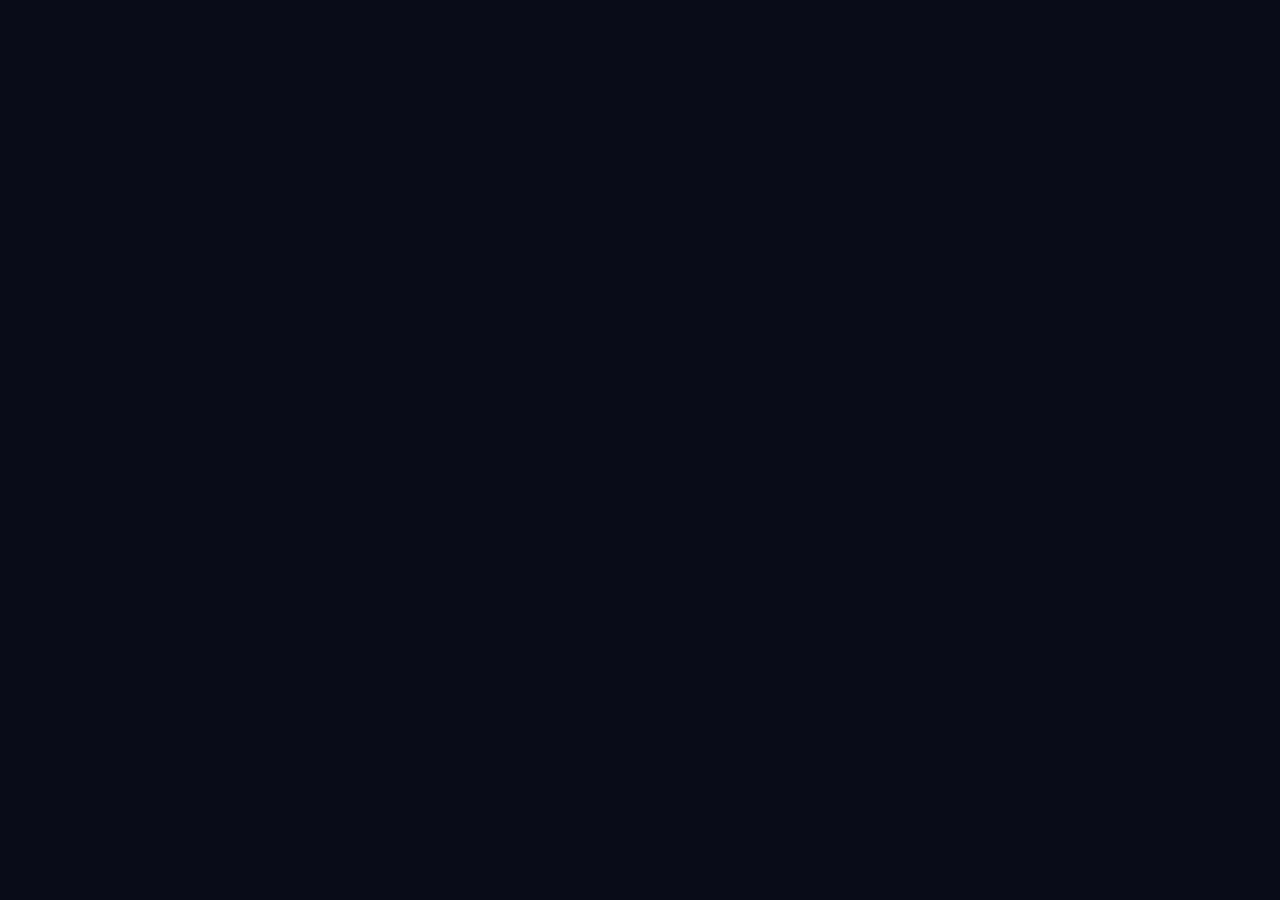
==== index.html @ 64d226f8 "Move diagonal line into divisions section, scrolls with content" ====
<!DOCTYPE html>
<html lang="ja">
<head>
  <meta charset="UTF-8" />
  <meta name="viewport" content="width=device-width, initial-scale=1.0" />
  <title>Ciel | 株式会社シエル</title>
  <meta name="description" content="株式会社シエル（Ciel）のコーポレートサイト。アプリ開発とインソール事業を展開しています。" />
  <meta property="og:title" content="Ciel | 株式会社シエル" />
  <meta property="og:description" content="株式会社シエル（Ciel）のコーポレートサイト。アプリ開発とインソール事業を展開しています。" />
  <meta property="og:type" content="website" />
  <meta property="og:url" content="https://ciel-navi.github.io/" />
  <meta name="twitter:card" content="summary" />
  <meta name="twitter:title" content="Ciel | 株式会社シエル" />
  <meta name="twitter:description" content="株式会社シエル（Ciel）のコーポレートサイト。アプリ開発とインソール事業を展開しています。" />
  <link rel="preconnect" href="https://fonts.googleapis.com" />
  <link rel="preconnect" href="https://fonts.gstatic.com" crossorigin />
  <link href="https://fonts.googleapis.com/css2?family=Cinzel:wght@400;600;700&family=Playfair+Display:ital,wght@1,400&family=Noto+Sans+JP:wght@300;400&display=swap" rel="stylesheet" />
  <link rel="stylesheet" href="style.css" />
</head>
<body class="loading">

  <!-- オープニング -->
  <div id="opening">
    <div class="opening-bg"></div>
    <div class="opening-frame">
      <div class="opening-line-top"></div>
      <div class="opening-content">
        <img src="symbol.png" class="opening-logo-svg" alt="Ciel">
        <div class="opening-sub">株式会社シエル</div>
      </div>
      <div class="opening-line-bottom"></div>
    </div>
  </div>

  <!-- ヘッダー -->
  <header>
    <div class="container header-inner">
      <div class="logo-lockup">
        <img src="symbol.png" class="logo-symbol" alt="" aria-hidden="true">
        <span class="logo-wordmark">Ciel</span>
      </div>
      <nav>
        <a href="apps.html">App</a>
        <a href="insole.html">Insole</a>
        <a href="#contact">Contact</a>
      </nav>
    </div>
  </header>

  <!-- 事業一覧 -->
  <section class="divisions-index">
    <svg class="the-line" aria-hidden="true" xmlns="http://www.w3.org/2000/svg" preserveAspectRatio="none">
      <defs>
        <linearGradient id="lg" x1="0%" y1="0%" x2="100%" y2="0%">
          <stop offset="0%"   stop-color="#c4a55c" stop-opacity="0"/>
          <stop offset="10%"  stop-color="#c4a55c" stop-opacity="0.6"/>
          <stop offset="90%"  stop-color="#c4a55c" stop-opacity="0.6"/>
          <stop offset="100%" stop-color="#c4a55c" stop-opacity="0"/>
        </linearGradient>
      </defs>
      <line x1="0" y1="30%" x2="100%" y2="70%" stroke="url(#lg)" stroke-width="0.8"/>
    </svg>
    <div class="container">
      <a href="apps.html" class="division-link fade-up">
        <span class="division-link-num">01</span>
        <span class="division-link-name">アプリ開発部</span>
        <span class="division-link-arrow">→</span>
      </a>
      <a href="insole.html" class="division-link fade-up">
        <span class="division-link-num">02</span>
        <span class="division-link-name">インソール事業部</span>
        <span class="division-link-arrow">→</span>
      </a>
    </div>
  </section>

  <!-- コンタクト -->
  <section id="contact" class="contact-section">
    <div class="container fade-up">
      <a href="mailto:hello@ciel.co.jp" class="contact-email">hello@ciel.co.jp</a>
    </div>
  </section>

  <!-- フッター -->
  <footer>
    <div class="container">
      <p>&copy; 2025 Ciel</p>
    </div>
  </footer>

  <script>
    window.addEventListener('load', () => {
      const opening = document.getElementById('opening');
      setTimeout(() => {
        opening.classList.add('hide');
        document.body.classList.remove('loading');
      }, 3300);
    });

    const observer = new IntersectionObserver((entries) => {
      entries.forEach(entry => {
        if (entry.isIntersecting) entry.target.classList.add('visible');
      });
    }, { threshold: 0.15 });

    document.querySelectorAll('.fade-up').forEach(el => observer.observe(el));
  </script>

</body>
</html>
---- style.css ----
* {
  margin: 0;
  padding: 0;
  box-sizing: border-box;
}

body {
  font-family: 'Noto Sans JP', 'Helvetica Neue', Arial, sans-serif;
  font-weight: 300;
  color: #f2f3f7;
  line-height: 1.9;
  background: #090c18;
  -webkit-font-smoothing: antialiased;
}

.container {
  max-width: 900px;
  margin: 0 auto;
  padding: 0 40px;
}

/* ━━━━━━━━━━━━━━━━━━━━
   ローディング
━━━━━━━━━━━━━━━━━━━━ */
body.loading {
  overflow: hidden;
}

body.loading header,
body.loading section,
body.loading footer {
  opacity: 0;
  filter: blur(12px);
}

header, section, footer {
  transition: opacity 0.9s cubic-bezier(0.16, 1, 0.3, 1) 0.1s,
              filter 0.9s cubic-bezier(0.16, 1, 0.3, 1) 0.1s;
}

/* ━━━━━━━━━━━━━━━━━━━━
   オープニング
━━━━━━━━━━━━━━━━━━━━ */
#opening {
  position: fixed;
  inset: 0;
  z-index: 9999;
  display: flex;
  align-items: center;
  justify-content: center;
  pointer-events: none;
}

.opening-bg {
  position: absolute;
  inset: 0;
  background: #090c18;
  animation: bgFade 0.6s cubic-bezier(0.76, 0, 0.24, 1) 2.5s forwards;
}

@keyframes bgFade {
  0%   { opacity: 1; }
  100% { opacity: 0; }
}

.opening-frame {
  position: relative;
  z-index: 1;
  display: flex;
  flex-direction: column;
  align-items: center;
}

.opening-line-top,
.opening-line-bottom {
  width: 0;
  height: 1px;
  background: #c4a55c;
}

.opening-line-top {
  margin-bottom: 28px;
  animation: openLineExpand 0.85s cubic-bezier(0.16, 1, 0.3, 1) 0.35s forwards,
             contentFade 0.45s cubic-bezier(0.4, 0, 1, 1) 2.2s forwards;
}

.opening-line-bottom {
  margin-top: 20px;
  animation: openLineExpand 0.85s cubic-bezier(0.16, 1, 0.3, 1) 0.55s forwards,
             contentFade 0.45s cubic-bezier(0.4, 0, 1, 1) 2.2s forwards;
}

@keyframes openLineExpand {
  to { width: 200px; }
}

.opening-content {
  position: relative;
  text-align: center;
  animation: contentFade 0.45s cubic-bezier(0.4, 0, 1, 1) 2.2s forwards;
}

@keyframes contentFade {
  0%   { opacity: 1; filter: blur(0px); }
  100% { opacity: 0; filter: blur(8px); }
}

#opening.hide {
  display: none;
}

.opening-logo-svg {
  width: 180px;
  height: 180px;
  display: block;
  object-fit: cover;
  object-position: center 5%;
  border-radius: 50%;
  opacity: 0;
  animation: wolfSticker 0.75s cubic-bezier(0.34, 1.56, 0.64, 1) 0.9s forwards;
}

@keyframes wolfSticker {
  0%   { opacity: 0; transform: scaleX(-1) scale(0.15) rotate(-20deg); }
  50%  { opacity: 1; }
  100% { opacity: 1; transform: scaleX(-1) scale(1) rotate(0deg); }
}

.logo-lockup {
  display: flex;
  align-items: center;
  gap: 12px;
}

.logo-symbol {
  height: 54px;
  width: 54px;
  border-radius: 50%;
  object-fit: cover;
  object-position: center 15%;
  transform: scaleX(-1);
}

.opening-sub {
  font-size: 13px;
  color: #f2f3f7;
  letter-spacing: 0.3em;
  margin-top: 10px;
  font-weight: 300;
  opacity: 0;
  animation: subIn 0.7s cubic-bezier(0.16, 1, 0.3, 1) 1.5s forwards;
}

@keyframes subIn {
  from { opacity: 0; transform: translateY(4px); }
  to   { opacity: 1; transform: translateY(0); }
}

/* ━━━━━━━━━━━━━━━━━━━━
   斜線
━━━━━━━━━━━━━━━━━━━━ */
.the-line {
  position: absolute;
  inset: 0;
  width: 100%;
  height: 100%;
  pointer-events: none;
  z-index: 0;
}

/* ━━━━━━━━━━━━━━━━━━━━
   ヘッダー
━━━━━━━━━━━━━━━━━━━━ */
header {
  background: rgba(9,12,24,0.97);
  backdrop-filter: blur(16px);
  position: sticky;
  top: 0;
  z-index: 100;
}

.header-inner {
  display: flex;
  align-items: center;
  justify-content: space-between;
  height: 80px;
}

.logo-lockup {
  text-decoration: none;
}

nav {
  display: flex;
  gap: 32px;
}

nav a {
  color: #7882a0;
  text-decoration: none;
  font-size: 10px;
  letter-spacing: 0.18em;
  text-transform: uppercase;
  transition: color 0.4s;
}

nav a:hover,
nav a.nav-active {
  color: #f2f3f7;
}

.logo-wordmark {
  font-family: 'Cinzel', Georgia, serif;
  font-weight: 600;
  font-size: 28px;
  color: #f2f3f7;
  letter-spacing: 0.22em;
  line-height: 1;
}

/* ━━━━━━━━━━━━━━━━━━━━
   ヒーロー
━━━━━━━━━━━━━━━━━━━━ */
.hero {
  height: calc(100vh - 64px);
  display: flex;
  flex-direction: column;
  overflow: hidden;
  position: relative;
}

.hero-watermark {
  position: absolute;
  right: 6vw;
  top: 50%;
  transform: translateY(-50%) scaleX(-1);
  width: clamp(260px, 40vw, 560px);
  opacity: 0.09;
  filter: invert(1);
  pointer-events: none;
}

.hero-top {
  flex: 1;
  display: flex;
  align-items: center;
  padding: 0 8vw;
  padding-top: 12vh;
}

.hero-brand {
  font-family: 'Cinzel', Georgia, serif;
  font-weight: 600;
  font-size: clamp(72px, 11vw, 148px);
  letter-spacing: 0.22em;
  color: #f2f3f7;
  line-height: 1;
}

.hero-company {
  font-size: 11px;
  letter-spacing: 0.26em;
  color: #7882a0;
  text-transform: uppercase;
  margin-top: 16px;
  font-weight: 300;
}

/* ━━━━━━━━━━━━━━━━━━━━
   トップ — 事業一覧
━━━━━━━━━━━━━━━━━━━━ */
.divisions-index {
  border-top: 1px solid #1a1e30;
  padding: 80px 0;
  position: relative;
}

.division-link {
  display: flex;
  align-items: center;
  gap: 24px;
  padding: 36px 0;
  border-bottom: 1px solid #1a1e30;
  text-decoration: none;
  transition: opacity 0.3s;
  position: relative;
  z-index: 1;
}

.division-link:hover {
  opacity: 0.5;
}

.division-link-num {
  font-family: 'Cinzel', Georgia, serif;
  font-size: 11px;
  letter-spacing: 0.2em;
  color: #40456a;
  min-width: 28px;
}

.division-link-name {
  font-family: 'Cinzel', Georgia, serif;
  font-size: 14px;
  letter-spacing: 0.22em;
  color: #f2f3f7;
  flex: 1;
}

.division-link-arrow {
  color: #40456a;
  font-size: 16px;
}

/* ━━━━━━━━━━━━━━━━━━━━
   事業部 共通
━━━━━━━━━━━━━━━━━━━━ */
.division {
  padding: 120px 0;
  border-top: 1px solid #1a1e30;
}

.division-meta {
  display: flex;
  align-items: baseline;
  gap: 20px;
  margin-bottom: 72px;
}

.division-num {
  font-family: 'Cinzel', Georgia, serif;
  font-size: 11px;
  font-weight: 400;
  letter-spacing: 0.2em;
  color: #40456a;
}

.division-name {
  font-family: 'Cinzel', Georgia, serif;
  font-size: 12px;
  font-weight: 400;
  letter-spacing: 0.24em;
  color: #7882a0;
  text-transform: uppercase;
}

/* ━━━━━━━━━━━━━━━━━━━━
   アプリ開発部
━━━━━━━━━━━━━━━━━━━━ */
.releases-label {
  font-size: 10px;
  letter-spacing: 0.22em;
  color: #40456a;
  text-transform: uppercase;
  margin-bottom: 40px;
}

.app-item {
  padding: 48px 0;
  border-top: 1px solid #1a1e30;
}

.app-name {
  font-family: 'Cinzel', Georgia, serif;
  font-size: 36px;
  font-weight: 400;
  letter-spacing: 0.12em;
  color: #f2f3f7;
  margin-bottom: 20px;
  line-height: 1;
}

.app-desc {
  font-size: 13px;
  color: #8890aa;
  font-weight: 300;
  letter-spacing: 0.06em;
  line-height: 2.4;
}

.app-actions {
  display: flex;
  gap: 12px;
  margin-top: 28px;
}

.dl-btn {
  display: inline-block;
  border: 1px solid #f2f3f7;
  color: #f2f3f7;
  text-decoration: none;
  font-size: 10px;
  letter-spacing: 0.16em;
  text-transform: uppercase;
  padding: 10px 22px;
  transition: background 0.3s, color 0.3s;
}

.dl-btn:hover {
  background: #f2f3f7;
  color: #090c18;
}

.app-status {
  display: inline-block;
  border: 1px solid #1a1e30;
  color: #40456a;
  font-size: 10px;
  letter-spacing: 0.16em;
  text-transform: uppercase;
  padding: 8px 16px;
  margin-top: 28px;
}

/* ━━━━━━━━━━━━━━━━━━━━
   インソール事業部
━━━━━━━━━━━━━━━━━━━━ */
.insole-catch {
  font-family: 'Playfair Display', Georgia, serif;
  font-size: clamp(36px, 5vw, 58px);
  font-weight: 400;
  letter-spacing: 0.04em;
  color: #f2f3f7;
  line-height: 1.5;
}

.insole-catch em {
  font-style: italic;
  color: #c4a55c;
}

/* ━━━━━━━━━━━━━━━━━━━━
   コンタクト
━━━━━━━━━━━━━━━━━━━━ */
.contact-section {
  padding: 120px 0 160px;
  border-top: 1px solid #1a1e30;
}

.contact-email {
  display: inline-block;
  font-family: 'Cinzel', Georgia, serif;
  font-size: 16px;
  font-weight: 400;
  letter-spacing: 0.14em;
  color: #f2f3f7;
  text-decoration: none;
  transition: color 0.4s;
}

.contact-email:hover {
  color: #8890aa;
}

/* ━━━━━━━━━━━━━━━━━━━━
   フッター
━━━━━━━━━━━━━━━━━━━━ */
footer {
  padding: 32px 0;
  border-top: 1px solid #1a1e30;
}

footer p {
  font-size: 10px;
  letter-spacing: 0.18em;
  color: #7882a0;
  text-transform: uppercase;
}

/* ━━━━━━━━━━━━━━━━━━━━
   スクロールアニメーション
━━━━━━━━━━━━━━━━━━━━ */
.fade-up {
  opacity: 0;
  transform: translateY(20px);
  transition: opacity 1.2s ease, transform 1.2s ease;
}

.fade-up.visible {
  opacity: 1;
  transform: translateY(0);
}

/* ━━━━━━━━━━━━━━━━━━━━
   レスポンシブ
━━━━━━━━━━━━━━━━━━━━ */
@media (max-width: 600px) {
  .hero-brand { font-size: clamp(52px, 16vw, 80px); }
  .hero { height: auto; min-height: 40vh; }
  .hero-top { padding: 0 24px 40px; }
  .container { padding: 0 24px; }
  .division { padding: 80px 0; }
  .insole-catch { font-size: clamp(28px, 8vw, 40px); }
  .contact-section { padding: 80px 0 100px; }
  .contact-email { font-size: 12px; }
  .the-line { display: none; }
}
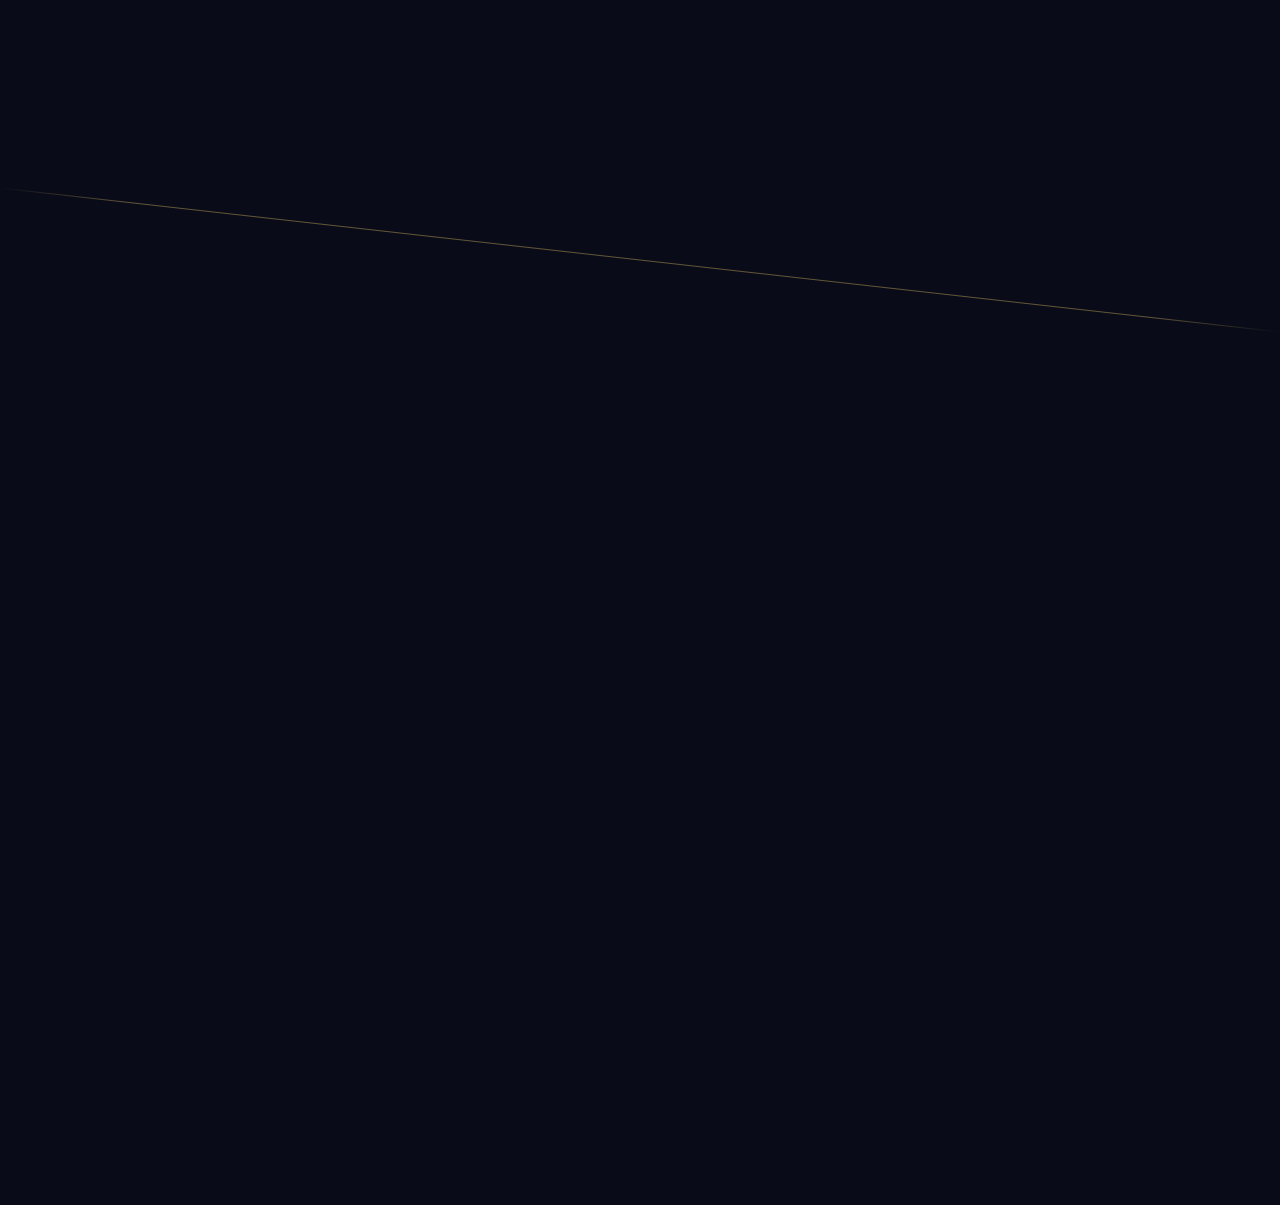
==== commit d4ecfbb9: "Give diagonal line its own stage area above divisions" ====
--- a/index.html
+++ b/index.html
@@ -47,8 +47,8 @@
     </div>
   </header>
 
-  <!-- 事業一覧 -->
-  <section class="divisions-index">
+  <!-- 斜線エリア -->
+  <div class="line-stage">
     <svg class="the-line" aria-hidden="true" xmlns="http://www.w3.org/2000/svg" preserveAspectRatio="none">
       <defs>
         <linearGradient id="lg" x1="0%" y1="0%" x2="100%" y2="0%">
@@ -60,6 +60,10 @@
       </defs>
       <line x1="0" y1="30%" x2="100%" y2="70%" stroke="url(#lg)" stroke-width="0.8"/>
     </svg>
+  </div>
+
+  <!-- 事業一覧 -->
+  <section class="divisions-index">
     <div class="container">
       <a href="apps.html" class="division-link fade-up">
         <span class="division-link-num">01</span>
--- a/style.css
+++ b/style.css
@@ -159,13 +159,18 @@
 /* ━━━━━━━━━━━━━━━━━━━━
    斜線
 ━━━━━━━━━━━━━━━━━━━━ */
+.line-stage {
+  position: relative;
+  height: 40vh;
+  overflow: hidden;
+}
+
 .the-line {
   position: absolute;
   inset: 0;
   width: 100%;
   height: 100%;
   pointer-events: none;
-  z-index: 0;
 }
 
 /* ━━━━━━━━━━━━━━━━━━━━
@@ -272,7 +277,6 @@
 .divisions-index {
   border-top: 1px solid #1a1e30;
   padding: 80px 0;
-  position: relative;
 }
 
 .division-link {
@@ -283,8 +287,6 @@
   border-bottom: 1px solid #1a1e30;
   text-decoration: none;
   transition: opacity 0.3s;
-  position: relative;
-  z-index: 1;
 }
 
 .division-link:hover {
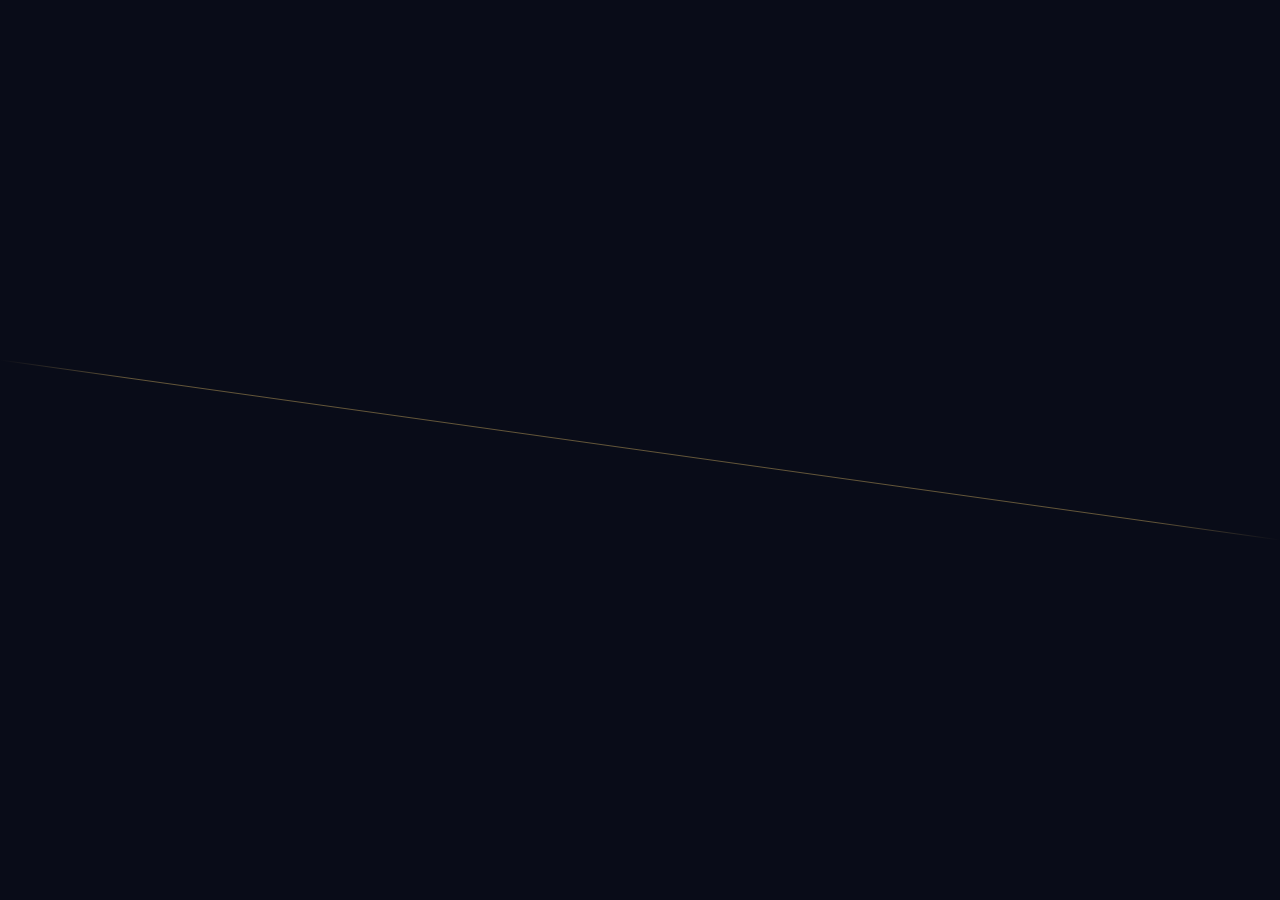
==== commit 6665cb0b: "Fix diagonal line: absolute position, no extra whitespace" ====
--- a/index.html
+++ b/index.html
@@ -47,20 +47,18 @@
     </div>
   </header>
 
-  <!-- 斜線エリア -->
-  <div class="line-stage">
-    <svg class="the-line" aria-hidden="true" xmlns="http://www.w3.org/2000/svg" preserveAspectRatio="none">
-      <defs>
-        <linearGradient id="lg" x1="0%" y1="0%" x2="100%" y2="0%">
-          <stop offset="0%"   stop-color="#c4a55c" stop-opacity="0"/>
-          <stop offset="10%"  stop-color="#c4a55c" stop-opacity="0.6"/>
-          <stop offset="90%"  stop-color="#c4a55c" stop-opacity="0.6"/>
-          <stop offset="100%" stop-color="#c4a55c" stop-opacity="0"/>
-        </linearGradient>
-      </defs>
-      <line x1="0" y1="30%" x2="100%" y2="70%" stroke="url(#lg)" stroke-width="0.8"/>
-    </svg>
-  </div>
+  <!-- 斜線 -->
+  <svg class="the-line" aria-hidden="true" xmlns="http://www.w3.org/2000/svg" preserveAspectRatio="none">
+    <defs>
+      <linearGradient id="lg" x1="0%" y1="0%" x2="100%" y2="0%">
+        <stop offset="0%"   stop-color="#c4a55c" stop-opacity="0"/>
+        <stop offset="10%"  stop-color="#c4a55c" stop-opacity="0.6"/>
+        <stop offset="90%"  stop-color="#c4a55c" stop-opacity="0.6"/>
+        <stop offset="100%" stop-color="#c4a55c" stop-opacity="0"/>
+      </linearGradient>
+    </defs>
+    <line x1="0" y1="40%" x2="100%" y2="60%" stroke="url(#lg)" stroke-width="0.8"/>
+  </svg>
 
   <!-- 事業一覧 -->
   <section class="divisions-index">
--- a/style.css
+++ b/style.css
@@ -11,6 +11,7 @@
   line-height: 1.9;
   background: #090c18;
   -webkit-font-smoothing: antialiased;
+  position: relative;
 }
 
 .container {
@@ -159,18 +160,14 @@
 /* ━━━━━━━━━━━━━━━━━━━━
    斜線
 ━━━━━━━━━━━━━━━━━━━━ */
-.line-stage {
-  position: relative;
-  height: 40vh;
-  overflow: hidden;
-}
-
 .the-line {
   position: absolute;
-  inset: 0;
+  top: 0;
+  left: 0;
   width: 100%;
-  height: 100%;
+  height: 100vh;
   pointer-events: none;
+  z-index: 0;
 }
 
 /* ━━━━━━━━━━━━━━━━━━━━
@@ -277,6 +274,8 @@
 .divisions-index {
   border-top: 1px solid #1a1e30;
   padding: 80px 0;
+  position: relative;
+  z-index: 1;
 }
 
 .division-link {
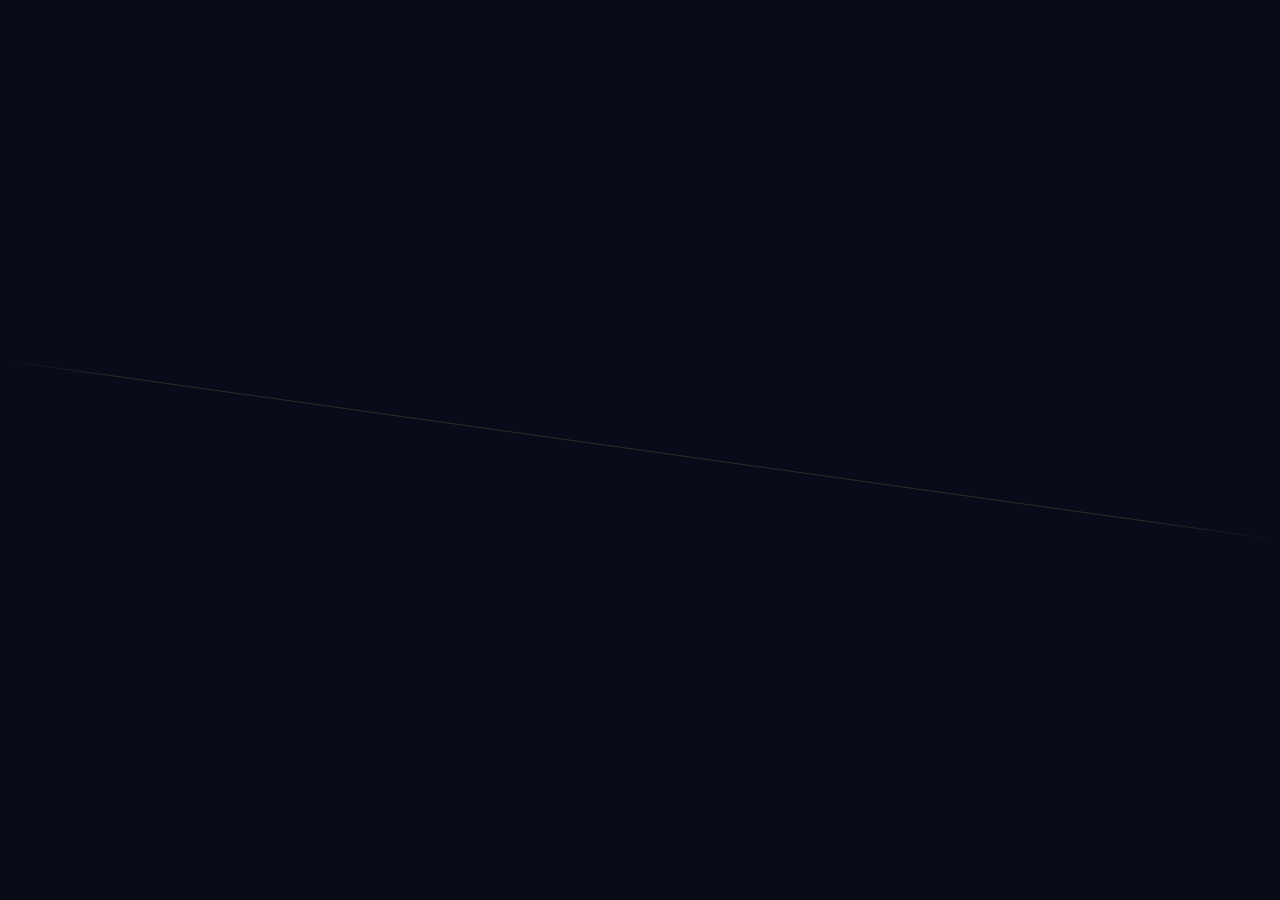
==== commit bd453cc2: "Fix diagonal line: z-index -1 so it's truly behind all content Co-Authored-By: Claude Sonnet 4.6 <no" ====
--- a/index.html
+++ b/index.html
@@ -52,8 +52,8 @@
     <defs>
       <linearGradient id="lg" x1="0%" y1="0%" x2="100%" y2="0%">
         <stop offset="0%"   stop-color="#c4a55c" stop-opacity="0"/>
-        <stop offset="10%"  stop-color="#c4a55c" stop-opacity="0.6"/>
-        <stop offset="90%"  stop-color="#c4a55c" stop-opacity="0.6"/>
+        <stop offset="10%"  stop-color="#c4a55c" stop-opacity="0.25"/>
+        <stop offset="90%"  stop-color="#c4a55c" stop-opacity="0.25"/>
         <stop offset="100%" stop-color="#c4a55c" stop-opacity="0"/>
       </linearGradient>
     </defs>
--- a/style.css
+++ b/style.css
@@ -12,6 +12,7 @@
   background: #090c18;
   -webkit-font-smoothing: antialiased;
   position: relative;
+  isolation: isolate;
 }
 
 .container {
@@ -167,7 +168,7 @@
   width: 100%;
   height: 100vh;
   pointer-events: none;
-  z-index: 0;
+  z-index: -1;
 }
 
 /* ━━━━━━━━━━━━━━━━━━━━
@@ -274,8 +275,6 @@
 .divisions-index {
   border-top: 1px solid #1a1e30;
   padding: 80px 0;
-  position: relative;
-  z-index: 1;
 }
 
 .division-link {
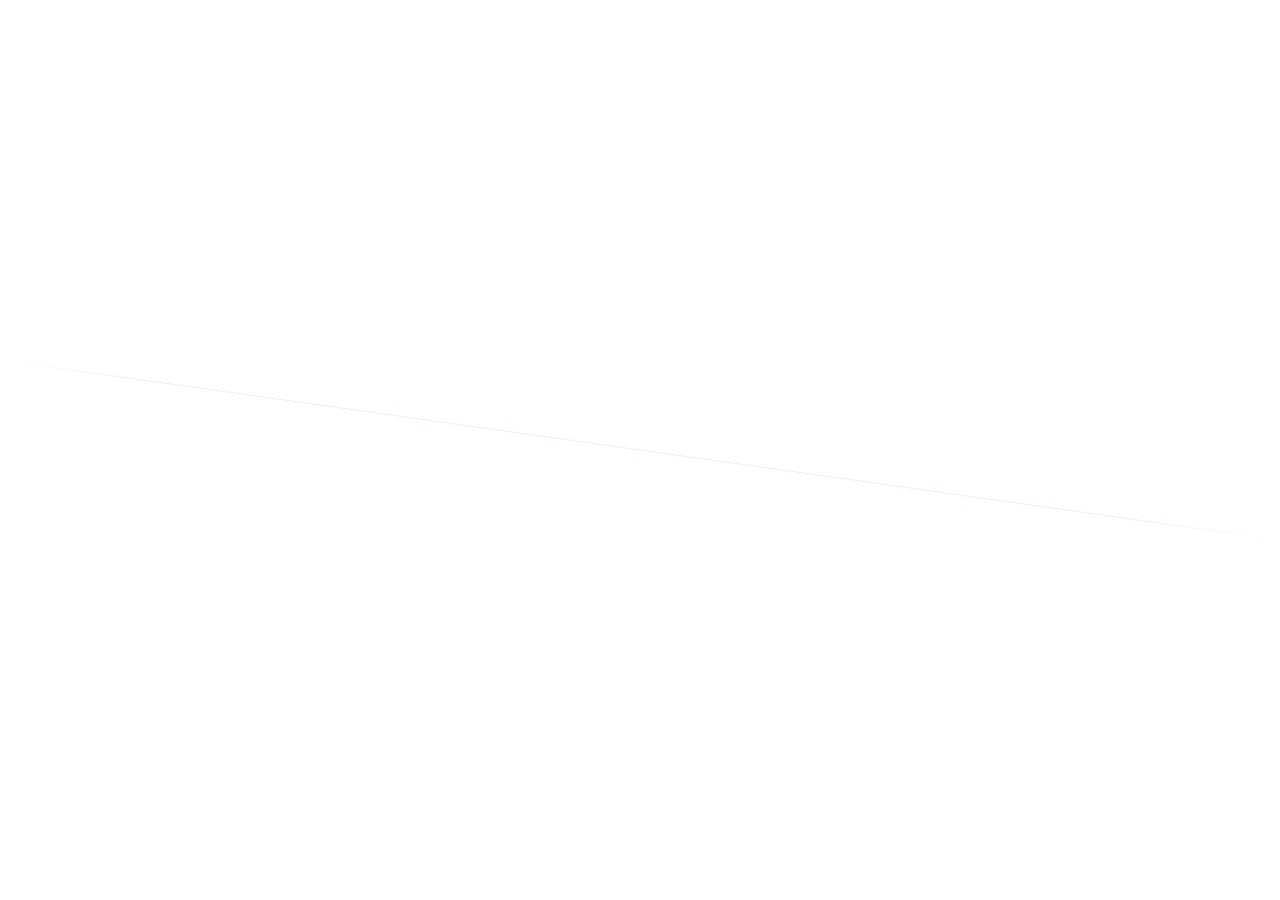
==== commit 5da09e33: "Redesign to white base with vivid palette; add PLAYLOL web version link Co-Authored-By: Claude Sonne" ====
--- a/index.html
+++ b/index.html
@@ -52,8 +52,8 @@
     <defs>
       <linearGradient id="lg" x1="0%" y1="0%" x2="100%" y2="0%">
         <stop offset="0%"   stop-color="#c4a55c" stop-opacity="0"/>
-        <stop offset="10%"  stop-color="#c4a55c" stop-opacity="0.25"/>
-        <stop offset="90%"  stop-color="#c4a55c" stop-opacity="0.25"/>
+        <stop offset="10%"  stop-color="#c49018" stop-opacity="0.18"/>
+        <stop offset="90%"  stop-color="#c49018" stop-opacity="0.18"/>
         <stop offset="100%" stop-color="#c4a55c" stop-opacity="0"/>
       </linearGradient>
     </defs>
--- a/style.css
+++ b/style.css
@@ -7,9 +7,9 @@
 body {
   font-family: 'Noto Sans JP', 'Helvetica Neue', Arial, sans-serif;
   font-weight: 300;
-  color: #f2f3f7;
+  color: #0f1633;
   line-height: 1.9;
-  background: #090c18;
+  background: #ffffff;
   -webkit-font-smoothing: antialiased;
   position: relative;
   isolation: isolate;
@@ -56,7 +56,7 @@
 .opening-bg {
   position: absolute;
   inset: 0;
-  background: #090c18;
+  background: #0f1633;
   animation: bgFade 0.6s cubic-bezier(0.76, 0, 0.24, 1) 2.5s forwards;
 }
 
@@ -77,7 +77,7 @@
 .opening-line-bottom {
   width: 0;
   height: 1px;
-  background: #c4a55c;
+  background: #c49018;
 }
 
 .opening-line-top {
@@ -175,8 +175,9 @@
    ヘッダー
 ━━━━━━━━━━━━━━━━━━━━ */
 header {
-  background: rgba(9,12,24,0.97);
+  background: rgba(255,255,255,0.97);
   backdrop-filter: blur(16px);
+  border-bottom: 1px solid #e8eaf0;
   position: sticky;
   top: 0;
   z-index: 100;
@@ -199,7 +200,7 @@
 }
 
 nav a {
-  color: #7882a0;
+  color: #8890aa;
   text-decoration: none;
   font-size: 10px;
   letter-spacing: 0.18em;
@@ -209,14 +210,14 @@
 
 nav a:hover,
 nav a.nav-active {
-  color: #f2f3f7;
+  color: #0f1633;
 }
 
 .logo-wordmark {
   font-family: 'Cinzel', Georgia, serif;
   font-weight: 600;
   font-size: 28px;
-  color: #f2f3f7;
+  color: #0f1633;
   letter-spacing: 0.22em;
   line-height: 1;
 }
@@ -238,8 +239,7 @@
   top: 50%;
   transform: translateY(-50%) scaleX(-1);
   width: clamp(260px, 40vw, 560px);
-  opacity: 0.09;
-  filter: invert(1);
+  opacity: 0.05;
   pointer-events: none;
 }
 
@@ -256,14 +256,14 @@
   font-weight: 600;
   font-size: clamp(72px, 11vw, 148px);
   letter-spacing: 0.22em;
-  color: #f2f3f7;
+  color: #0f1633;
   line-height: 1;
 }
 
 .hero-company {
   font-size: 11px;
   letter-spacing: 0.26em;
-  color: #7882a0;
+  color: #8890aa;
   text-transform: uppercase;
   margin-top: 16px;
   font-weight: 300;
@@ -273,7 +273,7 @@
    トップ — 事業一覧
 ━━━━━━━━━━━━━━━━━━━━ */
 .divisions-index {
-  border-top: 1px solid #1a1e30;
+  border-top: 1px solid #e8eaf0;
   padding: 80px 0;
 }
 
@@ -282,20 +282,20 @@
   align-items: center;
   gap: 24px;
   padding: 36px 0;
-  border-bottom: 1px solid #1a1e30;
+  border-bottom: 1px solid #e8eaf0;
   text-decoration: none;
   transition: opacity 0.3s;
 }
 
 .division-link:hover {
-  opacity: 0.5;
+  opacity: 0.4;
 }
 
 .division-link-num {
   font-family: 'Cinzel', Georgia, serif;
   font-size: 11px;
   letter-spacing: 0.2em;
-  color: #40456a;
+  color: #c0c5d8;
   min-width: 28px;
 }
 
@@ -303,12 +303,12 @@
   font-family: 'Cinzel', Georgia, serif;
   font-size: 14px;
   letter-spacing: 0.22em;
-  color: #f2f3f7;
+  color: #0f1633;
   flex: 1;
 }
 
 .division-link-arrow {
-  color: #40456a;
+  color: #c0c5d8;
   font-size: 16px;
 }
 
@@ -317,7 +317,7 @@
 ━━━━━━━━━━━━━━━━━━━━ */
 .division {
   padding: 120px 0;
-  border-top: 1px solid #1a1e30;
+  border-top: 1px solid #e8eaf0;
 }
 
 .division-meta {
@@ -332,7 +332,7 @@
   font-size: 11px;
   font-weight: 400;
   letter-spacing: 0.2em;
-  color: #40456a;
+  color: #c0c5d8;
 }
 
 .division-name {
@@ -340,7 +340,7 @@
   font-size: 12px;
   font-weight: 400;
   letter-spacing: 0.24em;
-  color: #7882a0;
+  color: #8890aa;
   text-transform: uppercase;
 }
 
@@ -350,14 +350,14 @@
 .releases-label {
   font-size: 10px;
   letter-spacing: 0.22em;
-  color: #40456a;
+  color: #c0c5d8;
   text-transform: uppercase;
   margin-bottom: 40px;
 }
 
 .app-item {
   padding: 48px 0;
-  border-top: 1px solid #1a1e30;
+  border-top: 1px solid #e8eaf0;
 }
 
 .app-name {
@@ -365,14 +365,14 @@
   font-size: 36px;
   font-weight: 400;
   letter-spacing: 0.12em;
-  color: #f2f3f7;
+  color: #0f1633;
   margin-bottom: 20px;
   line-height: 1;
 }
 
 .app-desc {
   font-size: 13px;
-  color: #8890aa;
+  color: #687088;
   font-weight: 300;
   letter-spacing: 0.06em;
   line-height: 2.4;
@@ -382,12 +382,13 @@
   display: flex;
   gap: 12px;
   margin-top: 28px;
+  flex-wrap: wrap;
 }
 
 .dl-btn {
   display: inline-block;
-  border: 1px solid #f2f3f7;
-  color: #f2f3f7;
+  border: 1px solid #0f1633;
+  color: #0f1633;
   text-decoration: none;
   font-size: 10px;
   letter-spacing: 0.16em;
@@ -397,14 +398,24 @@
 }
 
 .dl-btn:hover {
-  background: #f2f3f7;
-  color: #090c18;
+  background: #0f1633;
+  color: #ffffff;
+}
+
+.dl-btn.dl-btn--accent {
+  border-color: #c49018;
+  color: #c49018;
+}
+
+.dl-btn.dl-btn--accent:hover {
+  background: #c49018;
+  color: #ffffff;
 }
 
 .app-status {
   display: inline-block;
-  border: 1px solid #1a1e30;
-  color: #40456a;
+  border: 1px solid #e8eaf0;
+  color: #c0c5d8;
   font-size: 10px;
   letter-spacing: 0.16em;
   text-transform: uppercase;
@@ -420,13 +431,13 @@
   font-size: clamp(36px, 5vw, 58px);
   font-weight: 400;
   letter-spacing: 0.04em;
-  color: #f2f3f7;
+  color: #0f1633;
   line-height: 1.5;
 }
 
 .insole-catch em {
   font-style: italic;
-  color: #c4a55c;
+  color: #c49018;
 }
 
 /* ━━━━━━━━━━━━━━━━━━━━
@@ -434,7 +445,7 @@
 ━━━━━━━━━━━━━━━━━━━━ */
 .contact-section {
   padding: 120px 0 160px;
-  border-top: 1px solid #1a1e30;
+  border-top: 1px solid #e8eaf0;
 }
 
 .contact-email {
@@ -443,7 +454,7 @@
   font-size: 16px;
   font-weight: 400;
   letter-spacing: 0.14em;
-  color: #f2f3f7;
+  color: #0f1633;
   text-decoration: none;
   transition: color 0.4s;
 }
@@ -457,13 +468,13 @@
 ━━━━━━━━━━━━━━━━━━━━ */
 footer {
   padding: 32px 0;
-  border-top: 1px solid #1a1e30;
+  border-top: 1px solid #e8eaf0;
 }
 
 footer p {
   font-size: 10px;
   letter-spacing: 0.18em;
-  color: #7882a0;
+  color: #adb5c8;
   text-transform: uppercase;
 }
 
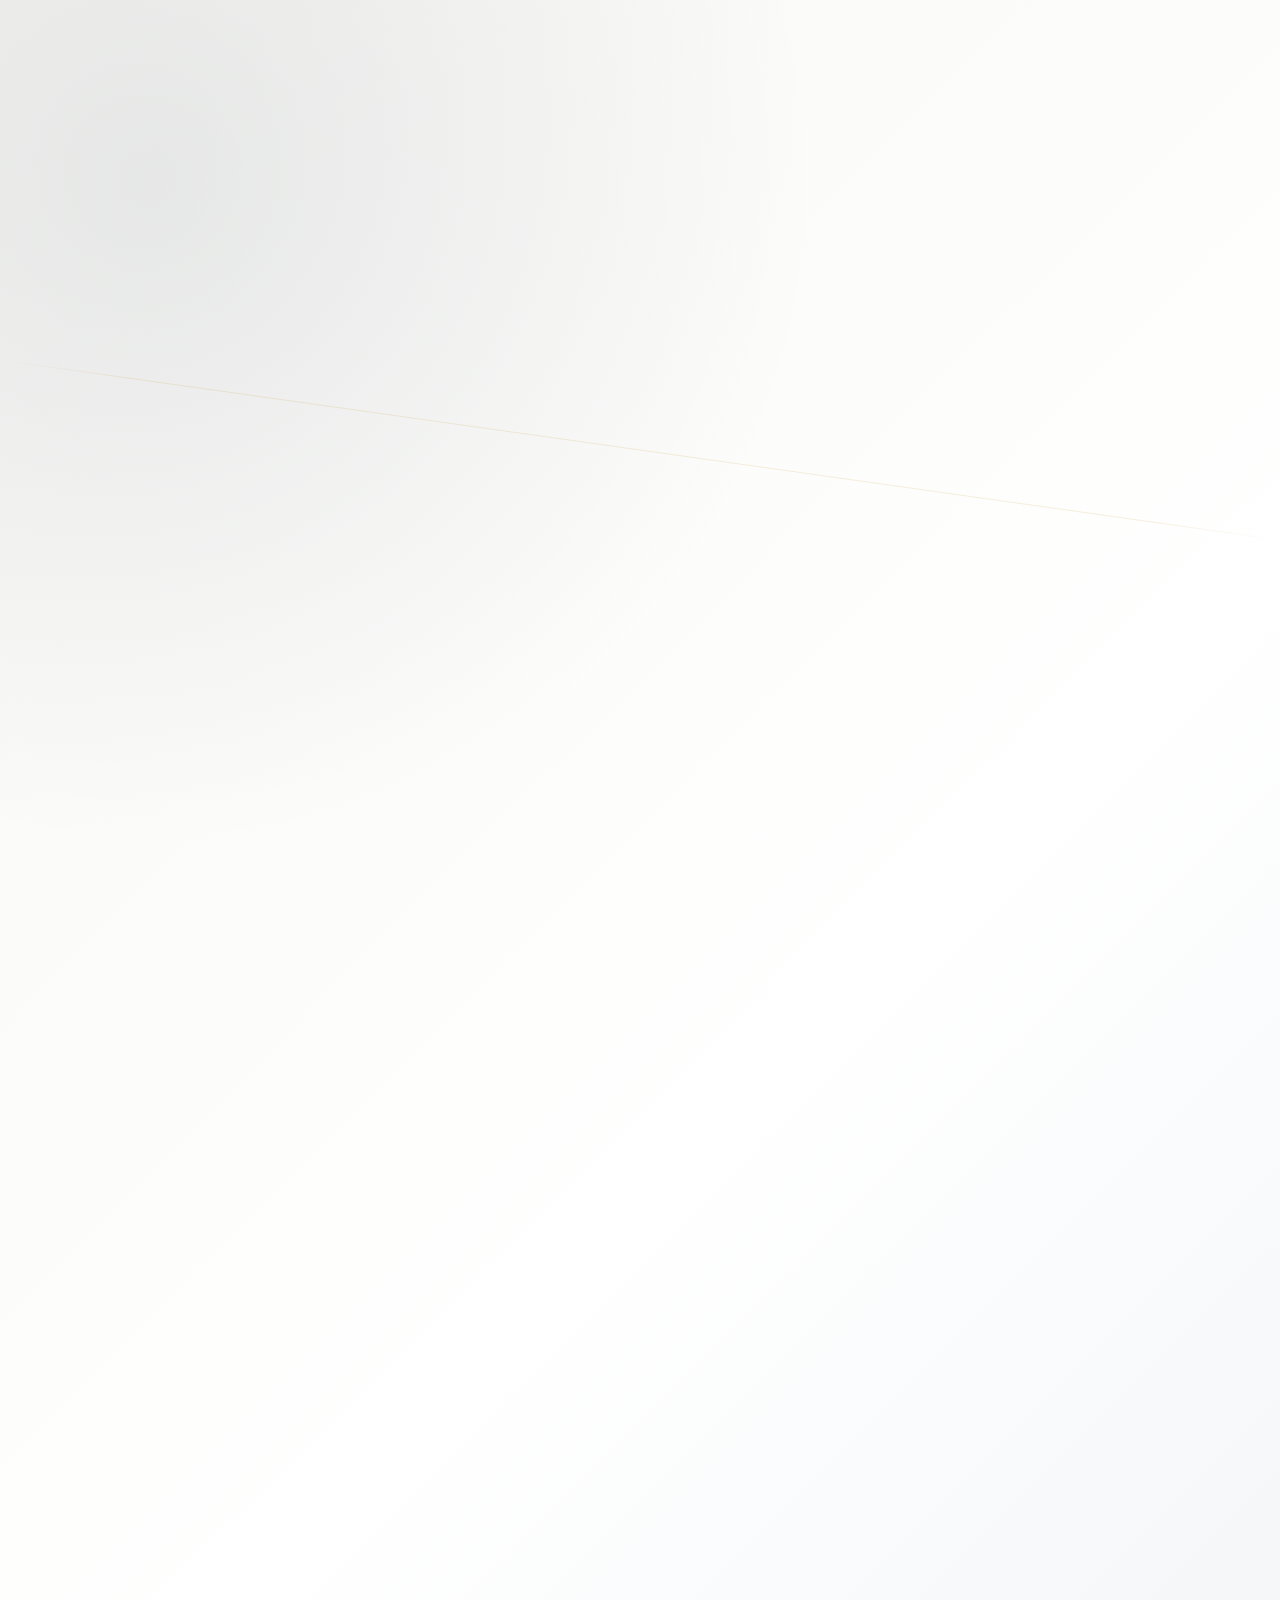
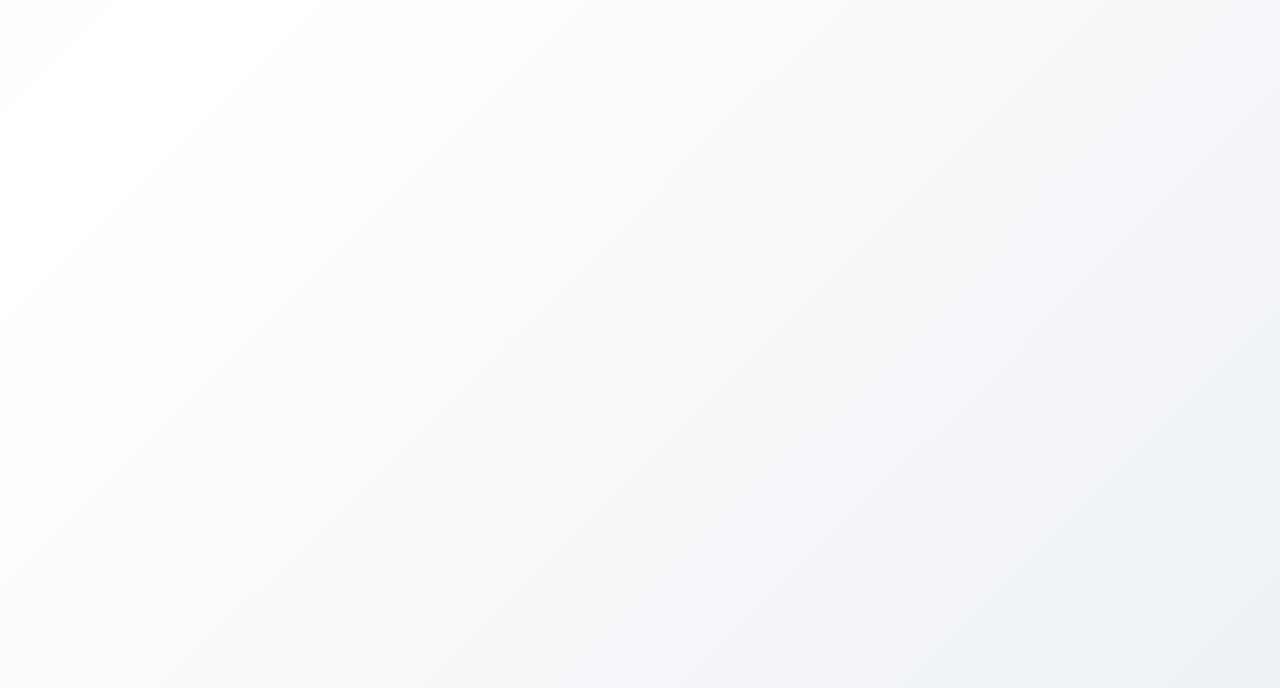
==== commit 756a3dd0: "Update Ciel website design" ====
--- a/index.html
+++ b/index.html
@@ -4,18 +4,54 @@
   <meta charset="UTF-8" />
   <meta name="viewport" content="width=device-width, initial-scale=1.0" />
   <title>Ciel | 株式会社シエル</title>
-  <meta name="description" content="株式会社シエル（Ciel）のコーポレートサイト。アプリ開発とインソール事業を展開しています。" />
+  <script async src="https://www.googletagmanager.com/gtag/js?id=G-8QBFLTQLYT"></script>
+  <script>
+    window.dataLayer = window.dataLayer || [];
+    function gtag(){dataLayer.push(arguments);}
+    gtag('js', new Date());
+    gtag('config', 'G-8QBFLTQLYT');
+  </script>
+  <meta name="description" content="株式会社シエル（Ciel）のコーポレートサイト。アプリ開発、LP制作、AI・デジタル支援、インソール事業を展開しています。" />
+  <meta name="robots" content="index, follow" />
+  <link rel="canonical" href="https://cielsaloon.com/" />
   <meta property="og:title" content="Ciel | 株式会社シエル" />
-  <meta property="og:description" content="株式会社シエル（Ciel）のコーポレートサイト。アプリ開発とインソール事業を展開しています。" />
+  <meta property="og:description" content="株式会社シエル（Ciel）のコーポレートサイト。アプリ開発、LP制作、AI・デジタル支援、インソール事業を展開しています。" />
   <meta property="og:type" content="website" />
-  <meta property="og:url" content="https://ciel-navi.github.io/" />
+  <meta property="og:url" content="https://cielsaloon.com/" />
+  <meta property="og:site_name" content="Ciel | 株式会社シエル" />
+  <meta property="og:image" content="https://cielsaloon.com/symbol.png" />
   <meta name="twitter:card" content="summary" />
   <meta name="twitter:title" content="Ciel | 株式会社シエル" />
-  <meta name="twitter:description" content="株式会社シエル（Ciel）のコーポレートサイト。アプリ開発とインソール事業を展開しています。" />
+  <meta name="twitter:description" content="株式会社シエル（Ciel）のコーポレートサイト。アプリ開発、LP制作、AI・デジタル支援、インソール事業を展開しています。" />
+  <meta name="twitter:image" content="https://cielsaloon.com/symbol.png" />
   <link rel="preconnect" href="https://fonts.googleapis.com" />
   <link rel="preconnect" href="https://fonts.gstatic.com" crossorigin />
   <link href="https://fonts.googleapis.com/css2?family=Cinzel:wght@400;600;700&family=Playfair+Display:ital,wght@1,400&family=Noto+Sans+JP:wght@300;400&display=swap" rel="stylesheet" />
   <link rel="stylesheet" href="style.css" />
+  <script type="application/ld+json">
+  {
+    "@context": "https://schema.org",
+    "@type": "Organization",
+    "name": "株式会社シエル",
+    "alternateName": "Ciel Inc.",
+    "url": "https://cielsaloon.com/",
+    "logo": "https://cielsaloon.com/symbol.png",
+    "email": "ciel.kk.info@gmail.com",
+    "foundingDate": "2014-03",
+    "address": {
+      "@type": "PostalAddress",
+      "addressLocality": "Kyotanabe",
+      "addressRegion": "Kyoto",
+      "addressCountry": "JP"
+    },
+    "makesOffer": [
+      {"@type": "Offer", "itemOffered": {"@type": "Service", "name": "アプリ開発"}},
+      {"@type": "Offer", "itemOffered": {"@type": "Service", "name": "LP制作"}},
+      {"@type": "Offer", "itemOffered": {"@type": "Service", "name": "AI・デジタル支援"}},
+      {"@type": "Offer", "itemOffered": {"@type": "Service", "name": "インソール"}}
+    ]
+  }
+  </script>
 </head>
 <body class="loading">
 
@@ -40,9 +76,12 @@
         <span class="logo-wordmark">Ciel</span>
       </div>
       <nav>
+        <a href="company.html">Company</a>
+        <a href="business.html">Business</a>
         <a href="apps.html">App</a>
+        <a href="lp.html">LP</a>
         <a href="insole.html">Insole</a>
-        <a href="#contact">Contact</a>
+        <a href="contact.html">Contact</a>
       </nav>
     </div>
   </header>
@@ -60,26 +99,102 @@
     <line x1="0" y1="40%" x2="100%" y2="60%" stroke="url(#lg)" stroke-width="0.8"/>
   </svg>
 
-  <!-- 事業一覧 -->
-  <section class="divisions-index">
+  <!-- ヒーロー -->
+  <main class="home-hero">
+    <div class="container hero-grid">
+      <div class="hero-copy fade-up">
+        <span class="hero-status">Active / 2026</span>
+        <h1>Ciel</h1>
+        <p class="hero-lead">アプリ、LP、AI活用、インソール。小さな違和感を、使える形に変えていく会社です。</p>
+        <div class="hero-actions">
+          <a href="business.html" class="primary-link">事業を見る</a>
+          <a href="contact.html" class="secondary-link">問い合わせ</a>
+        </div>
+      </div>
+      <div class="hero-panel fade-up" aria-label="Cielの稼働状況">
+        <div class="hero-illustration-wrap" aria-hidden="true">
+          <img src="brand-illustration.svg" class="hero-illustration" alt="">
+        </div>
+        <div class="panel-head">
+          <span>Now Building</span>
+          <span>04 divisions</span>
+        </div>
+        <div class="signal-board">
+          <a href="apps.html">
+            <span>01</span>
+            <strong>App</strong>
+            <small>Avoid リスト / Android</small>
+          </a>
+          <a href="lp.html">
+            <span>02</span>
+            <strong>LP</strong>
+            <small>公開導線 / 事業説明</small>
+          </a>
+          <a href="business.html">
+            <span>03</span>
+            <strong>AI</strong>
+            <small>業務と発信の支援</small>
+          </a>
+          <a href="insole.html">
+            <span>04</span>
+            <strong>Insole</strong>
+            <small>足元から整える</small>
+          </a>
+        </div>
+      </div>
+    </div>
+  </main>
+
+  <!-- トップ導線 -->
+  <section class="home-directory">
     <div class="container">
-      <a href="apps.html" class="division-link fade-up">
-        <span class="division-link-num">01</span>
-        <span class="division-link-name">アプリ開発部</span>
-        <span class="division-link-arrow">→</span>
-      </a>
-      <a href="insole.html" class="division-link fade-up">
-        <span class="division-link-num">02</span>
-        <span class="division-link-name">インソール事業部</span>
-        <span class="division-link-arrow">→</span>
-      </a>
+      <div class="section-heading fade-up">
+        <span class="section-kicker">Directory</span>
+        <h2>Site Index</h2>
+      </div>
+
+      <div class="business-list">
+        <a href="company.html" class="division-link fade-up">
+          <span class="division-link-num">01</span>
+          <span class="division-link-name">会社概要</span>
+          <span class="division-link-text">所在地、設立、資本金、事業内容など、会社情報を掲載しています。</span>
+          <span class="division-link-arrow">→</span>
+        </a>
+        <a href="business.html" class="division-link fade-up">
+          <span class="division-link-num">02</span>
+          <span class="division-link-name">事業内容</span>
+          <span class="division-link-text">アプリ開発、LP制作、AI・デジタル支援、インソール事業を整理しています。</span>
+          <span class="division-link-arrow">→</span>
+        </a>
+        <a href="apps.html" class="division-link fade-up">
+          <span class="division-link-num">03</span>
+          <span class="division-link-name">アプリ開発部</span>
+          <span class="division-link-text">企画、UI設計、Androidアプリ、Webアプリの制作について。</span>
+          <span class="division-link-arrow">→</span>
+        </a>
+        <a href="contact.html" class="division-link fade-up">
+          <span class="division-link-num">04</span>
+          <span class="division-link-name">お問い合わせ</span>
+          <span class="division-link-text">制作、開発、事業に関するお問い合わせはこちらから。</span>
+          <span class="division-link-arrow">→</span>
+        </a>
+      </div>
     </div>
   </section>
 
-  <!-- コンタクト -->
-  <section id="contact" class="contact-section">
-    <div class="container fade-up">
-      <a href="mailto:hello@ciel.co.jp" class="contact-email">hello@ciel.co.jp</a>
+  <section class="motion-strip" aria-label="Cielの制作フロー">
+    <div class="container motion-strip-inner fade-up">
+      <div class="motion-copy">
+        <span class="section-kicker">Motion</span>
+        <h2>考える、形にする、動かす。</h2>
+        <p>企画だけで止めず、画面、言葉、公開導線までつないで、使える状態にしていきます。</p>
+      </div>
+      <div class="motion-steps" aria-hidden="true">
+        <span>Idea</span>
+        <span>Design</span>
+        <span>Build</span>
+        <span>Release</span>
+      </div>
     </div>
   </section>
 
--- a/style.css
+++ b/style.css
@@ -6,17 +6,20 @@
 
 body {
   font-family: 'Noto Sans JP', 'Helvetica Neue', Arial, sans-serif;
-  font-weight: 300;
-  color: #0f1633;
+  font-weight: 400;
+  color: #10131c;
   line-height: 1.9;
-  background: #ffffff;
+  background:
+    radial-gradient(circle at 12% 8%, rgba(15, 22, 51, 0.08), transparent 28%),
+    linear-gradient(135deg, #f7f7f4 0%, #ffffff 52%, #eef1f5 100%);
   -webkit-font-smoothing: antialiased;
   position: relative;
   isolation: isolate;
+  overflow-x: hidden;
 }
 
 .container {
-  max-width: 900px;
+  max-width: 1120px;
   margin: 0 auto;
   padding: 0 40px;
 }
@@ -29,13 +32,14 @@
 }
 
 body.loading header,
+body.loading main,
 body.loading section,
 body.loading footer {
   opacity: 0;
   filter: blur(12px);
 }
 
-header, section, footer {
+header, main, section, footer {
   transition: opacity 0.9s cubic-bezier(0.16, 1, 0.3, 1) 0.1s,
               filter 0.9s cubic-bezier(0.16, 1, 0.3, 1) 0.1s;
 }
@@ -175,9 +179,9 @@
    ヘッダー
 ━━━━━━━━━━━━━━━━━━━━ */
 header {
-  background: rgba(255,255,255,0.97);
+  background: rgba(247,247,244,0.88);
   backdrop-filter: blur(16px);
-  border-bottom: 1px solid #e8eaf0;
+  border-bottom: 1px solid rgba(16,19,28,0.12);
   position: sticky;
   top: 0;
   z-index: 100;
@@ -196,13 +200,13 @@
 
 nav {
   display: flex;
-  gap: 32px;
+  gap: 18px;
 }
 
 nav a {
-  color: #8890aa;
+  color: #4c5260;
   text-decoration: none;
-  font-size: 10px;
+  font-size: 12px;
   letter-spacing: 0.18em;
   text-transform: uppercase;
   transition: color 0.4s;
@@ -210,106 +214,542 @@
 
 nav a:hover,
 nav a.nav-active {
-  color: #0f1633;
+  color: #10131c;
 }
 
 .logo-wordmark {
   font-family: 'Cinzel', Georgia, serif;
   font-weight: 600;
   font-size: 28px;
-  color: #0f1633;
+  color: #10131c;
   letter-spacing: 0.22em;
   line-height: 1;
 }
 
 /* ━━━━━━━━━━━━━━━━━━━━
-   ヒーロー
-━━━━━━━━━━━━━━━━━━━━ */
-.hero {
-  height: calc(100vh - 64px);
-  display: flex;
-  flex-direction: column;
-  overflow: hidden;
-  position: relative;
-}
-
-.hero-watermark {
-  position: absolute;
-  right: 6vw;
-  top: 50%;
-  transform: translateY(-50%) scaleX(-1);
-  width: clamp(260px, 40vw, 560px);
-  opacity: 0.05;
-  pointer-events: none;
-}
-
-.hero-top {
-  flex: 1;
+   ホーム
+━━━━━━━━━━━━━━━━━━━━ */
+.home-hero {
+  min-height: 620px;
   display: flex;
   align-items: center;
-  padding: 0 8vw;
-  padding-top: 12vh;
-}
-
-.hero-brand {
+  padding: 88px 0 96px;
+  position: relative;
+  overflow: hidden;
+}
+
+.home-directory {
+  border-top: 1px solid rgba(16,19,28,0.12);
+  padding: 72px 0 92px;
+  background: rgba(255,255,255,0.42);
+}
+
+.page-hero {
+  padding: 92px 0 56px;
+  border-bottom: 1px solid rgba(16,19,28,0.12);
+  background:
+    radial-gradient(circle at 86% 20%, rgba(16,19,28,0.08), transparent 24%),
+    rgba(255,255,255,0.34);
+}
+
+.page-hero .section-heading {
+  margin-bottom: 0;
+}
+
+.page-section {
+  border-top: 0;
+}
+
+.home-hero::before,
+.home-hero::after {
+  content: "";
+  position: absolute;
+  pointer-events: none;
+}
+
+.home-hero::before {
+  inset: 34px 4vw auto auto;
+  width: min(46vw, 560px);
+  aspect-ratio: 1;
+  border: 1px solid rgba(16,19,28,0.12);
+  border-radius: 48px;
+  transform: rotate(14deg);
+}
+
+.home-hero::after {
+  right: 9vw;
+  bottom: 12vh;
+  width: 260px;
+  height: 120px;
+  background-image: radial-gradient(rgba(16,19,28,0.24) 1.2px, transparent 1.2px);
+  background-size: 18px 18px;
+  opacity: 0.28;
+}
+
+.hero-grid {
+  display: grid;
+  grid-template-columns: minmax(0, 0.95fr) minmax(380px, 0.78fr);
+  gap: 64px;
+  align-items: center;
+  position: relative;
+  z-index: 1;
+}
+
+.hero-status {
+  display: inline-flex;
+  align-items: center;
+  gap: 10px;
+  color: #4c5260;
+  font-size: 12px;
+  letter-spacing: 0.2em;
+  text-transform: uppercase;
+  margin-bottom: 24px;
+}
+
+.hero-status::before {
+  content: "";
+  width: 8px;
+  height: 8px;
+  border-radius: 50%;
+  background: #10131c;
+  box-shadow: 0 0 0 6px rgba(16,19,28,0.08);
+}
+
+.hero-copy h1 {
   font-family: 'Cinzel', Georgia, serif;
   font-weight: 600;
-  font-size: clamp(72px, 11vw, 148px);
-  letter-spacing: 0.22em;
+  font-size: clamp(74px, 12vw, 152px);
+  letter-spacing: 0.12em;
+  color: #10131c;
+  line-height: 0.92;
+}
+
+.hero-lead {
+  max-width: 620px;
+  margin-top: 32px;
+  color: #2f3440;
+  font-size: clamp(18px, 2vw, 24px);
+  line-height: 2;
+  letter-spacing: 0.06em;
+}
+
+.hero-actions {
+  display: flex;
+  gap: 14px;
+  flex-wrap: wrap;
+  margin-top: 40px;
+}
+
+.primary-link,
+.secondary-link {
+  display: inline-flex;
+  align-items: center;
+  justify-content: center;
+  min-height: 46px;
+  padding: 0 24px;
+  border-radius: 999px;
+  text-decoration: none;
+  font-size: 13px;
+  letter-spacing: 0.14em;
+  transition: transform 0.25s ease, background 0.25s ease, color 0.25s ease;
+}
+
+.primary-link {
+  background: #10131c;
+  color: #ffffff;
+}
+
+.secondary-link {
+  color: #10131c;
+  border: 1px solid rgba(16,19,28,0.18);
+  background: rgba(255,255,255,0.45);
+}
+
+.primary-link:hover,
+.secondary-link:hover {
+  transform: translateY(-2px);
+}
+
+.hero-panel {
+  background: #10131c;
+  color: #f7f7f4;
+  border-radius: 34px;
+  padding: 28px;
+  box-shadow: 0 28px 80px rgba(16,19,28,0.18);
+  position: relative;
+  overflow: hidden;
+}
+
+.hero-panel::before {
+  content: "";
+  position: absolute;
+  inset: 18px;
+  border: 1px solid rgba(255,255,255,0.12);
+  border-radius: 24px;
+  pointer-events: none;
+}
+
+.hero-panel::after {
+  content: "";
+  position: absolute;
+  right: -22%;
+  top: -18%;
+  width: 68%;
+  aspect-ratio: 1;
+  border: 1px solid rgba(247,247,244,0.18);
+  border-radius: 38%;
+  transform: rotate(18deg);
+  animation: panelOrbit 14s linear infinite;
+  pointer-events: none;
+}
+
+.hero-illustration-wrap {
+  position: relative;
+  z-index: 1;
+  min-height: 220px;
+  margin: -18px -14px 18px;
+  border-radius: 26px;
+  background:
+    radial-gradient(circle at 18% 22%, rgba(196,144,24,0.22), transparent 28%),
+    linear-gradient(140deg, rgba(255,255,255,0.96), rgba(242,240,234,0.82));
+  overflow: hidden;
+  box-shadow: inset 0 0 0 1px rgba(16,19,28,0.06);
+}
+
+.hero-illustration {
+  position: absolute;
+  inset: 50% auto auto 50%;
+  width: min(112%, 520px);
+  transform: translate(-50%, -49%);
+  animation: illustrationDrift 8s ease-in-out infinite;
+}
+
+@keyframes panelOrbit {
+  to { transform: rotate(378deg); }
+}
+
+@keyframes illustrationDrift {
+  0%, 100% { transform: translate(-50%, -49%) rotate(-1deg) scale(1); }
+  50% { transform: translate(-48%, -52%) rotate(1.2deg) scale(1.025); }
+}
+
+.panel-head {
+  display: flex;
+  justify-content: space-between;
+  gap: 16px;
+  color: rgba(247,247,244,0.64);
+  font-size: 11px;
+  letter-spacing: 0.16em;
+  text-transform: uppercase;
+  margin-bottom: 28px;
+  position: relative;
+  z-index: 1;
+}
+
+.signal-board {
+  display: grid;
+  gap: 12px;
+  position: relative;
+  z-index: 1;
+}
+
+.signal-board a {
+  display: grid;
+  grid-template-columns: 42px minmax(0, 0.45fr) minmax(0, 1fr);
+  align-items: center;
+  gap: 14px;
+  min-height: 70px;
+  color: inherit;
+  text-decoration: none;
+  border: 1px solid rgba(247,247,244,0.14);
+  border-radius: 18px;
+  padding: 14px 16px;
+  background: rgba(255,255,255,0.035);
+  transition: border-color 0.25s ease, background 0.25s ease, transform 0.25s ease;
+}
+
+.signal-board a:hover {
+  transform: translateX(4px);
+  border-color: rgba(247,247,244,0.36);
+  background: rgba(255,255,255,0.08);
+}
+
+.signal-board span {
+  font-family: 'Cinzel', Georgia, serif;
+  color: rgba(247,247,244,0.46);
+  font-size: 13px;
+}
+
+.signal-board strong {
+  font-family: 'Cinzel', Georgia, serif;
+  font-size: 20px;
+  letter-spacing: 0.08em;
+}
+
+.signal-board small {
+  color: rgba(247,247,244,0.7);
+  font-size: 12px;
+  letter-spacing: 0.06em;
+}
+
+/* ━━━━━━━━━━━━━━━━━━━━
+   セクション見出し
+━━━━━━━━━━━━━━━━━━━━ */
+.section-heading {
+  margin-bottom: 48px;
+}
+
+.section-kicker {
+  display: block;
+  font-family: 'Cinzel', Georgia, serif;
+  font-size: 12px;
+  letter-spacing: 0.24em;
+  color: #5a6070;
+  text-transform: uppercase;
+  margin-bottom: 12px;
+}
+
+.section-heading h1,
+.section-heading h2 {
+  font-family: 'Cinzel', Georgia, serif;
+  font-size: clamp(34px, 5vw, 56px);
+  font-weight: 400;
+  letter-spacing: 0.14em;
   color: #0f1633;
-  line-height: 1;
-}
-
-.hero-company {
-  font-size: 11px;
-  letter-spacing: 0.26em;
-  color: #8890aa;
-  text-transform: uppercase;
-  margin-top: 16px;
-  font-weight: 300;
+  line-height: 1.2;
+}
+
+/* ━━━━━━━━━━━━━━━━━━━━
+   会社概要
+━━━━━━━━━━━━━━━━━━━━ */
+.company-section {
+  border-top: 1px solid rgba(16,19,28,0.12);
+  padding: 96px 0;
+  background: rgba(255,255,255,0.42);
+}
+
+.company-grid {
+  display: grid;
+  grid-template-columns: minmax(0, 1fr) minmax(320px, 0.9fr);
+  gap: 56px;
+  align-items: start;
+}
+
+.company-statement {
+  font-size: 17px;
+  line-height: 2.3;
+  letter-spacing: 0.06em;
+  color: #1d2330;
+}
+
+.company-statement p + p {
+  margin-top: 18px;
+}
+
+.company-data {
+  border-top: 1px solid rgba(16,19,28,0.14);
+}
+
+.company-data div {
+  display: grid;
+  grid-template-columns: 112px minmax(0, 1fr);
+  gap: 20px;
+  padding: 20px 0;
+  border-bottom: 1px solid rgba(16,19,28,0.14);
+}
+
+.company-data dt {
+  font-size: 12px;
+  letter-spacing: 0.18em;
+  color: #5a6070;
+}
+
+.company-data dd {
+  font-size: 14px;
+  letter-spacing: 0.08em;
+  color: #10131c;
+  overflow-wrap: anywhere;
+  word-break: break-word;
 }
 
 /* ━━━━━━━━━━━━━━━━━━━━
    トップ — 事業一覧
 ━━━━━━━━━━━━━━━━━━━━ */
 .divisions-index {
-  border-top: 1px solid #e8eaf0;
+  border-top: 1px solid rgba(16,19,28,0.12);
   padding: 80px 0;
 }
 
+.business-list {
+  display: grid;
+  grid-template-columns: repeat(2, minmax(0, 1fr));
+  gap: 16px;
+}
+
+.business-visual {
+  max-width: 720px;
+  margin: -24px auto 48px;
+  border-radius: 42px;
+  overflow: hidden;
+  background: rgba(255,255,255,0.5);
+  border: 1px solid rgba(16,19,28,0.12);
+  box-shadow: 0 24px 80px rgba(16,19,28,0.08);
+}
+
+.business-visual img {
+  display: block;
+  width: 100%;
+  animation: illustrationDrift 9s ease-in-out infinite;
+}
+
 .division-link {
-  display: flex;
+  display: grid;
+  grid-template-columns: minmax(0, 1fr) 28px;
+  align-items: start;
+  gap: 16px;
+  min-height: 210px;
+  padding: 28px;
+  border: 1px solid rgba(16,19,28,0.14);
+  border-radius: 26px;
+  background: rgba(255,255,255,0.58);
+  text-decoration: none;
+  box-shadow: 0 18px 60px rgba(16,19,28,0.06);
+  position: relative;
+  overflow: hidden;
+  transition: transform 0.25s ease, border-color 0.25s ease, background 0.25s ease;
+}
+
+.division-link::before {
+  content: "";
+  position: absolute;
+  right: 22px;
+  bottom: 22px;
+  width: 96px;
+  height: 96px;
+  opacity: 0.18;
+  background:
+    linear-gradient(90deg, transparent 45%, #10131c 45% 47%, transparent 47%),
+    linear-gradient(0deg, transparent 45%, #10131c 45% 47%, transparent 47%),
+    radial-gradient(circle, transparent 45%, #10131c 46% 48%, transparent 49%);
+  border-radius: 50%;
+  transform: rotate(-10deg);
+  transition: transform 0.45s cubic-bezier(0.16, 1, 0.3, 1), opacity 0.25s ease;
+}
+
+.division-link:hover {
+  transform: translateY(-4px);
+  border-color: rgba(16,19,28,0.32);
+  background: #ffffff;
+}
+
+.division-link:hover::before {
+  opacity: 0.28;
+  transform: rotate(10deg) scale(1.08);
+}
+
+.division-link-num {
+  font-family: 'Cinzel', Georgia, serif;
+  font-size: 14px;
+  letter-spacing: 0.2em;
+  color: #5a6070;
+  min-width: 32px;
+}
+
+.division-link-name {
+  font-family: 'Cinzel', Georgia, serif;
+  font-size: 24px;
+  letter-spacing: 0.1em;
+  color: #10131c;
+  grid-column: 1;
+}
+
+.division-link-text {
+  color: #3f4552;
+  font-size: 14px;
+  letter-spacing: 0.06em;
+  line-height: 1.9;
+  grid-column: 1 / -1;
+}
+
+.division-link-arrow {
+  color: #5a6070;
+  font-size: 20px;
+  text-align: right;
+  grid-column: 2;
+  grid-row: 1 / span 2;
+}
+
+.motion-strip {
+  padding: 88px 0 96px;
+  background:
+    linear-gradient(135deg, rgba(16,19,28,0.94), rgba(21,27,42,0.92)),
+    #10131c;
+  color: #f7f7f4;
+  overflow: hidden;
+}
+
+.motion-strip-inner {
+  display: grid;
+  grid-template-columns: minmax(0, 0.82fr) minmax(360px, 1fr);
+  gap: 54px;
   align-items: center;
-  gap: 24px;
-  padding: 36px 0;
-  border-bottom: 1px solid #e8eaf0;
-  text-decoration: none;
-  transition: opacity 0.3s;
-}
-
-.division-link:hover {
-  opacity: 0.4;
-}
-
-.division-link-num {
-  font-family: 'Cinzel', Georgia, serif;
-  font-size: 11px;
-  letter-spacing: 0.2em;
-  color: #c0c5d8;
-  min-width: 28px;
-}
-
-.division-link-name {
-  font-family: 'Cinzel', Georgia, serif;
-  font-size: 14px;
-  letter-spacing: 0.22em;
-  color: #0f1633;
-  flex: 1;
-}
-
-.division-link-arrow {
-  color: #c0c5d8;
-  font-size: 16px;
+}
+
+.motion-copy h2 {
+  font-family: 'Cinzel', Georgia, serif;
+  font-size: clamp(32px, 5vw, 58px);
+  font-weight: 400;
+  letter-spacing: 0.1em;
+  line-height: 1.35;
+}
+
+.motion-copy p {
+  margin-top: 22px;
+  color: rgba(247,247,244,0.68);
+  letter-spacing: 0.06em;
+}
+
+.motion-strip .section-kicker {
+  color: rgba(247,247,244,0.5);
+}
+
+.motion-steps {
+  position: relative;
+  min-height: 280px;
+}
+
+.motion-steps::before {
+  content: "";
+  position: absolute;
+  inset: 50% 4% auto;
+  height: 1px;
+  background: linear-gradient(90deg, transparent, rgba(247,247,244,0.62), transparent);
+}
+
+.motion-steps span {
+  position: absolute;
+  display: grid;
+  place-items: center;
+  width: 132px;
+  aspect-ratio: 1;
+  border: 1px solid rgba(247,247,244,0.34);
+  border-radius: 50%;
+  color: rgba(247,247,244,0.86);
+  font-family: 'Cinzel', Georgia, serif;
+  letter-spacing: 0.1em;
+  background: rgba(255,255,255,0.04);
+  backdrop-filter: blur(10px);
+  animation: stepFloat 6s ease-in-out infinite;
+}
+
+.motion-steps span:nth-child(1) { left: 2%; top: 14%; }
+.motion-steps span:nth-child(2) { left: 27%; bottom: 8%; animation-delay: .6s; }
+.motion-steps span:nth-child(3) { right: 24%; top: 6%; animation-delay: 1.1s; }
+.motion-steps span:nth-child(4) { right: 2%; bottom: 16%; animation-delay: 1.7s; }
+
+@keyframes stepFloat {
+  0%, 100% { transform: translate3d(0,0,0); }
+  50% { transform: translate3d(0,-14px,0); }
 }
 
 /* ━━━━━━━━━━━━━━━━━━━━
@@ -317,47 +757,57 @@
 ━━━━━━━━━━━━━━━━━━━━ */
 .division {
   padding: 120px 0;
-  border-top: 1px solid #e8eaf0;
+  border-top: 1px solid #b0b8d0;
 }
 
 .division-meta {
   display: flex;
   align-items: baseline;
   gap: 20px;
-  margin-bottom: 72px;
+  margin-bottom: 52px;
 }
 
 .division-num {
   font-family: 'Cinzel', Georgia, serif;
-  font-size: 11px;
+  font-size: 13px;
   font-weight: 400;
   letter-spacing: 0.2em;
-  color: #c0c5d8;
+  color: #4a5270;
 }
 
 .division-name {
   font-family: 'Cinzel', Georgia, serif;
-  font-size: 12px;
+  font-size: 15px;
   font-weight: 400;
   letter-spacing: 0.24em;
-  color: #8890aa;
+  color: #3a4260;
   text-transform: uppercase;
 }
 
+.division-overview {
+  max-width: 760px;
+  font-size: 16px;
+  color: #2a3050;
+  font-weight: 400;
+  letter-spacing: 0.06em;
+  line-height: 2.4;
+  margin-bottom: 72px;
+}
+
 /* ━━━━━━━━━━━━━━━━━━━━
    アプリ開発部
 ━━━━━━━━━━━━━━━━━━━━ */
 .releases-label {
-  font-size: 10px;
+  font-size: 13px;
   letter-spacing: 0.22em;
-  color: #c0c5d8;
+  color: #4a5270;
   text-transform: uppercase;
   margin-bottom: 40px;
 }
 
 .app-item {
   padding: 48px 0;
-  border-top: 1px solid #e8eaf0;
+  border-top: 1px solid #b0b8d0;
 }
 
 .app-name {
@@ -371,9 +821,9 @@
 }
 
 .app-desc {
-  font-size: 13px;
-  color: #687088;
-  font-weight: 300;
+  font-size: 16px;
+  color: #2a3050;
+  font-weight: 400;
   letter-spacing: 0.06em;
   line-height: 2.4;
 }
@@ -390,7 +840,7 @@
   border: 1px solid #0f1633;
   color: #0f1633;
   text-decoration: none;
-  font-size: 10px;
+  font-size: 13px;
   letter-spacing: 0.16em;
   text-transform: uppercase;
   padding: 10px 22px;
@@ -414,9 +864,9 @@
 
 .app-status {
   display: inline-block;
-  border: 1px solid #e8eaf0;
-  color: #c0c5d8;
-  font-size: 10px;
+  border: 1px solid #b0b8d0;
+  color: #4a5270;
+  font-size: 13px;
   letter-spacing: 0.16em;
   text-transform: uppercase;
   padding: 8px 16px;
@@ -441,11 +891,135 @@
 }
 
 /* ━━━━━━━━━━━━━━━━━━━━
+   サービス詳細
+━━━━━━━━━━━━━━━━━━━━ */
+.service-grid {
+  display: grid;
+  grid-template-columns: repeat(3, minmax(0, 1fr));
+  gap: 24px;
+  margin: 56px 0 72px;
+}
+
+.service-card {
+  border-top: 1px solid #b0b8d0;
+  padding-top: 24px;
+}
+
+.service-card span {
+  display: block;
+  font-family: 'Cinzel', Georgia, serif;
+  font-size: 11px;
+  letter-spacing: 0.22em;
+  color: #4a5270;
+  text-transform: uppercase;
+  margin-bottom: 14px;
+}
+
+.service-card h2 {
+  font-family: 'Cinzel', Georgia, serif;
+  font-size: 18px;
+  font-weight: 400;
+  letter-spacing: 0.16em;
+  color: #0f1633;
+  margin-bottom: 18px;
+}
+
+.service-card p {
+  font-size: 14px;
+  color: #2a3050;
+  letter-spacing: 0.06em;
+  line-height: 2.1;
+}
+
+.service-section {
+  padding: 56px 0;
+  border-top: 1px solid #b0b8d0;
+}
+
+.service-title {
+  font-family: 'Cinzel', Georgia, serif;
+  font-size: 22px;
+  font-weight: 400;
+  letter-spacing: 0.18em;
+  color: #0f1633;
+  margin-bottom: 28px;
+}
+
+.service-list {
+  list-style: none;
+  display: grid;
+  gap: 18px;
+}
+
+.service-list li {
+  position: relative;
+  padding-left: 22px;
+  font-size: 15px;
+  color: #2a3050;
+  letter-spacing: 0.06em;
+  line-height: 1.9;
+}
+
+.service-list li::before {
+  content: "";
+  position: absolute;
+  left: 0;
+  top: 0.85em;
+  width: 8px;
+  height: 1px;
+  background: #c49018;
+}
+
+.process-list {
+  list-style: none;
+  display: grid;
+  gap: 16px;
+}
+
+.process-list li {
+  display: grid;
+  grid-template-columns: 46px minmax(0, 1fr);
+  gap: 18px;
+  align-items: baseline;
+  font-size: 15px;
+  color: #2a3050;
+  letter-spacing: 0.08em;
+  line-height: 1.9;
+}
+
+.process-list span {
+  font-family: 'Cinzel', Georgia, serif;
+  color: #4a5270;
+  font-size: 13px;
+}
+
+/* ━━━━━━━━━━━━━━━━━━━━
    コンタクト
 ━━━━━━━━━━━━━━━━━━━━ */
 .contact-section {
-  padding: 120px 0 160px;
-  border-top: 1px solid #e8eaf0;
+  padding: 110px 0 140px;
+  border-top: 1px solid rgba(16,19,28,0.12);
+  background: #10131c;
+}
+
+.contact-page {
+  padding: 78px 0 120px;
+}
+
+.contact-card {
+  max-width: 760px;
+  border: 1px solid rgba(16,19,28,0.14);
+  background: rgba(255,255,255,0.66);
+  border-radius: 28px;
+  padding: 40px;
+  box-shadow: 0 18px 60px rgba(16,19,28,0.06);
+}
+
+.contact-card p {
+  font-size: 15px;
+  letter-spacing: 0.06em;
+  color: #2a3050;
+  margin-bottom: 28px;
 }
 
 .contact-email {
@@ -454,13 +1028,21 @@
   font-size: 16px;
   font-weight: 400;
   letter-spacing: 0.14em;
-  color: #0f1633;
+  color: #ffffff;
   text-decoration: none;
   transition: color 0.4s;
 }
 
 .contact-email:hover {
-  color: #8890aa;
+  color: rgba(255,255,255,0.68);
+}
+
+.contact-email--light {
+  color: #10131c;
+}
+
+.contact-email--light:hover {
+  color: #5a6070;
 }
 
 /* ━━━━━━━━━━━━━━━━━━━━
@@ -468,13 +1050,14 @@
 ━━━━━━━━━━━━━━━━━━━━ */
 footer {
   padding: 32px 0;
-  border-top: 1px solid #e8eaf0;
+  border-top: 1px solid rgba(255,255,255,0.08);
+  background: #10131c;
 }
 
 footer p {
-  font-size: 10px;
+  font-size: 13px;
   letter-spacing: 0.18em;
-  color: #adb5c8;
+  color: rgba(255,255,255,0.48);
   text-transform: uppercase;
 }
 
@@ -496,13 +1079,376 @@
    レスポンシブ
 ━━━━━━━━━━━━━━━━━━━━ */
 @media (max-width: 600px) {
-  .hero-brand { font-size: clamp(52px, 16vw, 80px); }
-  .hero { height: auto; min-height: 40vh; }
-  .hero-top { padding: 0 24px 40px; }
-  .container { padding: 0 24px; }
-  .division { padding: 80px 0; }
+  body {
+    line-height: 1.8;
+  }
+
+  .container {
+    width: 100%;
+    max-width: none;
+    padding: 0 18px;
+    overflow: visible;
+  }
+
+  header,
+  main,
+  section,
+  footer {
+    width: 100%;
+    max-width: 100vw;
+    overflow-x: hidden;
+  }
+
+  header {
+    position: static;
+  }
+
+  .home-hero {
+    min-height: auto;
+    padding: 40px 0 56px;
+  }
+
+  .home-hero::before {
+    width: 68vw;
+    right: -34vw;
+    top: 110px;
+    border-radius: 28px;
+    opacity: 0.75;
+  }
+
+  .home-hero::after {
+    right: -38vw;
+    bottom: 10px;
+    opacity: 0.18;
+  }
+
+  .hero-grid {
+    grid-template-columns: 1fr;
+    gap: 30px;
+    width: 100%;
+    max-width: calc(100vw - 36px);
+    min-width: 0;
+    overflow: hidden;
+  }
+
+  .hero-copy {
+    width: 100%;
+    max-width: calc(100vw - 36px);
+    min-width: 0;
+  }
+
+  .hero-status {
+    font-size: 10px;
+    letter-spacing: 0.14em;
+    margin-bottom: 16px;
+  }
+
+  .hero-copy h1 {
+    font-size: 52px;
+    letter-spacing: 0.08em;
+    line-height: 1;
+  }
+
+  .hero-lead {
+    width: 100%;
+    max-width: 330px;
+    margin-top: 20px;
+    font-size: 16px;
+    line-height: 1.9;
+    letter-spacing: 0.03em;
+    overflow-wrap: anywhere;
+    word-break: normal;
+  }
+
+  .hero-actions {
+    gap: 10px;
+    margin-top: 26px;
+  }
+
+  .primary-link,
+  .secondary-link {
+    min-height: 44px;
+    padding: 0 18px;
+    font-size: 12px;
+    letter-spacing: 0.08em;
+  }
+
+  .hero-panel {
+    width: calc(100vw - 36px);
+    max-width: calc(100vw - 36px);
+    justify-self: start;
+    border-radius: 24px;
+    padding: 14px;
+    background: #10131c;
+    color: #10131c;
+    box-shadow: 0 20px 54px rgba(16,19,28,0.14);
+    overflow: hidden;
+  }
+
+  .hero-panel::before {
+    inset: 10px;
+    border-radius: 18px;
+  }
+
+  .hero-panel::after {
+    width: 74%;
+    right: -34%;
+    top: -20%;
+    opacity: 0.7;
+  }
+
+  .hero-illustration-wrap {
+    min-height: 176px;
+    margin: 0 0 14px;
+    border-radius: 18px;
+  }
+
+  .hero-illustration {
+    width: 118%;
+  }
+
+  .panel-head {
+    color: rgba(247,247,244,0.64);
+    font-size: 10px;
+    letter-spacing: 0.12em;
+    margin-bottom: 14px;
+  }
+
+  .signal-board a {
+    grid-template-columns: 32px minmax(0, 1fr);
+    gap: 6px 12px;
+    padding: 15px 2px;
+    min-height: 0;
+    border: 0;
+    border-top: 1px solid rgba(247,247,244,0.16);
+    border-radius: 0;
+    background: transparent;
+  }
+
+  .signal-board span {
+    grid-row: 1 / span 2;
+    color: rgba(247,247,244,0.46);
+  }
+
+  .signal-board strong { font-size: 17px; }
+  .signal-board small {
+    grid-column: 2;
+    color: rgba(247,247,244,0.7);
+    font-size: 11px;
+    line-height: 1.6;
+  }
+
+  .header-inner {
+    height: auto;
+    min-height: 72px;
+    padding-top: 14px;
+    padding-bottom: 12px;
+    align-items: flex-start;
+    flex-direction: column;
+    gap: 12px;
+    overflow: hidden;
+  }
+
+  .logo-lockup {
+    flex: 0 0 auto;
+  }
+
+  .logo-symbol { width: 40px; height: 40px; }
+  .logo-wordmark {
+    font-size: 22px;
+    letter-spacing: 0.16em;
+  }
+
+  nav {
+    display: grid;
+    grid-template-columns: repeat(3, minmax(0, 1fr));
+    flex: none;
+    min-width: 0;
+    width: 100%;
+    max-width: 100%;
+    gap: 8px 14px;
+    justify-content: stretch;
+    overflow: visible;
+    padding-bottom: 0;
+  }
+
+  nav a {
+    min-width: 0;
+    font-size: 9px;
+    letter-spacing: 0.08em;
+    padding: 3px 0;
+    white-space: nowrap;
+  }
+
+  .section-heading {
+    margin-bottom: 32px;
+  }
+
+  .section-kicker {
+    font-size: 11px;
+    letter-spacing: 0.18em;
+  }
+
+  .section-heading h1,
+  .section-heading h2 {
+    font-size: 34px;
+    letter-spacing: 0.08em;
+    line-height: 1.25;
+  }
+
+  .company-statement {
+    max-width: 330px;
+    font-size: 15px;
+    line-height: 2;
+    letter-spacing: 0.03em;
+    overflow-wrap: anywhere;
+    word-break: break-word;
+  }
+
+  .company-data dd { word-break: break-all; }
+  .company-section { padding: 60px 0; }
+  .company-grid { grid-template-columns: 1fr; gap: 40px; }
+  .company-data div {
+    grid-template-columns: 1fr;
+    gap: 6px;
+    padding: 16px 0;
+  }
+
+  .business-list {
+    grid-template-columns: 1fr;
+    gap: 12px;
+    min-width: 0;
+  }
+
+  .business-visual {
+    max-width: calc(100vw - 36px);
+    margin: -8px 0 32px;
+    border-radius: 24px;
+  }
+
+  .division-link {
+    width: 100%;
+    max-width: calc(100vw - 36px);
+    min-width: 0;
+    grid-template-columns: 1fr 26px;
+    gap: 10px;
+    min-height: 0;
+    padding: 22px;
+    border-radius: 20px;
+  }
+
+  .division-link::before {
+    right: 12px;
+    bottom: 12px;
+    width: 72px;
+    height: 72px;
+  }
+
+  .division-link-num,
+  .division-link-name,
+  .division-link-text { grid-column: 1; }
+  .division-link-arrow { grid-column: 2; grid-row: 1 / span 3; align-self: center; }
+
+  .division-link-name {
+    font-size: 21px;
+    letter-spacing: 0.06em;
+  }
+
+  .division-link-text {
+    max-width: 300px;
+    font-size: 13px;
+    letter-spacing: 0.03em;
+    line-height: 1.8;
+    overflow-wrap: anywhere;
+    word-break: normal;
+  }
+
+  .service-grid { grid-template-columns: 1fr; gap: 32px; }
+  .service-section { padding: 44px 0; }
+  .division { padding: 64px 0; }
+  .division-meta {
+    gap: 12px;
+    margin-bottom: 34px;
+  }
+  .division-name {
+    letter-spacing: 0.14em;
+  }
+  .division-overview {
+    font-size: 15px;
+    letter-spacing: 0.03em;
+    line-height: 2;
+    margin-bottom: 48px;
+  }
+  .app-item {
+    padding: 36px 0;
+  }
+  .app-name {
+    font-size: 30px;
+    letter-spacing: 0.08em;
+  }
+  .app-desc,
+  .service-list li,
+  .process-list li {
+    font-size: 14px;
+    letter-spacing: 0.03em;
+  }
+  .process-list {
+    gap: 14px;
+  }
+  .process-list li {
+    grid-template-columns: 38px minmax(0, 1fr);
+    gap: 14px;
+  }
   .insole-catch { font-size: clamp(28px, 8vw, 40px); }
   .contact-section { padding: 80px 0 100px; }
-  .contact-email { font-size: 12px; }
+  .contact-email {
+    max-width: 100%;
+    font-size: 12px;
+    letter-spacing: 0.08em;
+    overflow-wrap: anywhere;
+  }
+  .page-hero { padding: 54px 0 38px; }
+  .home-directory { padding: 50px 0 68px; }
+  .contact-card {
+    padding: 24px;
+    border-radius: 22px;
+  }
+  .motion-strip {
+    padding: 58px 0 66px;
+  }
+  .motion-strip-inner {
+    grid-template-columns: 1fr;
+    gap: 28px;
+  }
+  .motion-copy h2 {
+    font-size: 32px;
+    letter-spacing: 0.05em;
+  }
+  .motion-copy p {
+    font-size: 14px;
+    letter-spacing: 0.03em;
+    line-height: 1.9;
+  }
+  .motion-steps {
+    min-height: 220px;
+  }
+  .motion-steps span {
+    width: 96px;
+    font-size: 11px;
+  }
+  .motion-steps span:nth-child(1) { left: 0; top: 6%; }
+  .motion-steps span:nth-child(2) { left: 20%; bottom: 8%; }
+  .motion-steps span:nth-child(3) { right: 18%; top: 0; }
+  .motion-steps span:nth-child(4) { right: 0; bottom: 12%; }
   .the-line { display: none; }
 }
+
+@media (prefers-reduced-motion: reduce) {
+  *,
+  *::before,
+  *::after {
+    animation-duration: 0.01ms !important;
+    animation-iteration-count: 1 !important;
+    scroll-behavior: auto !important;
+  }
+}
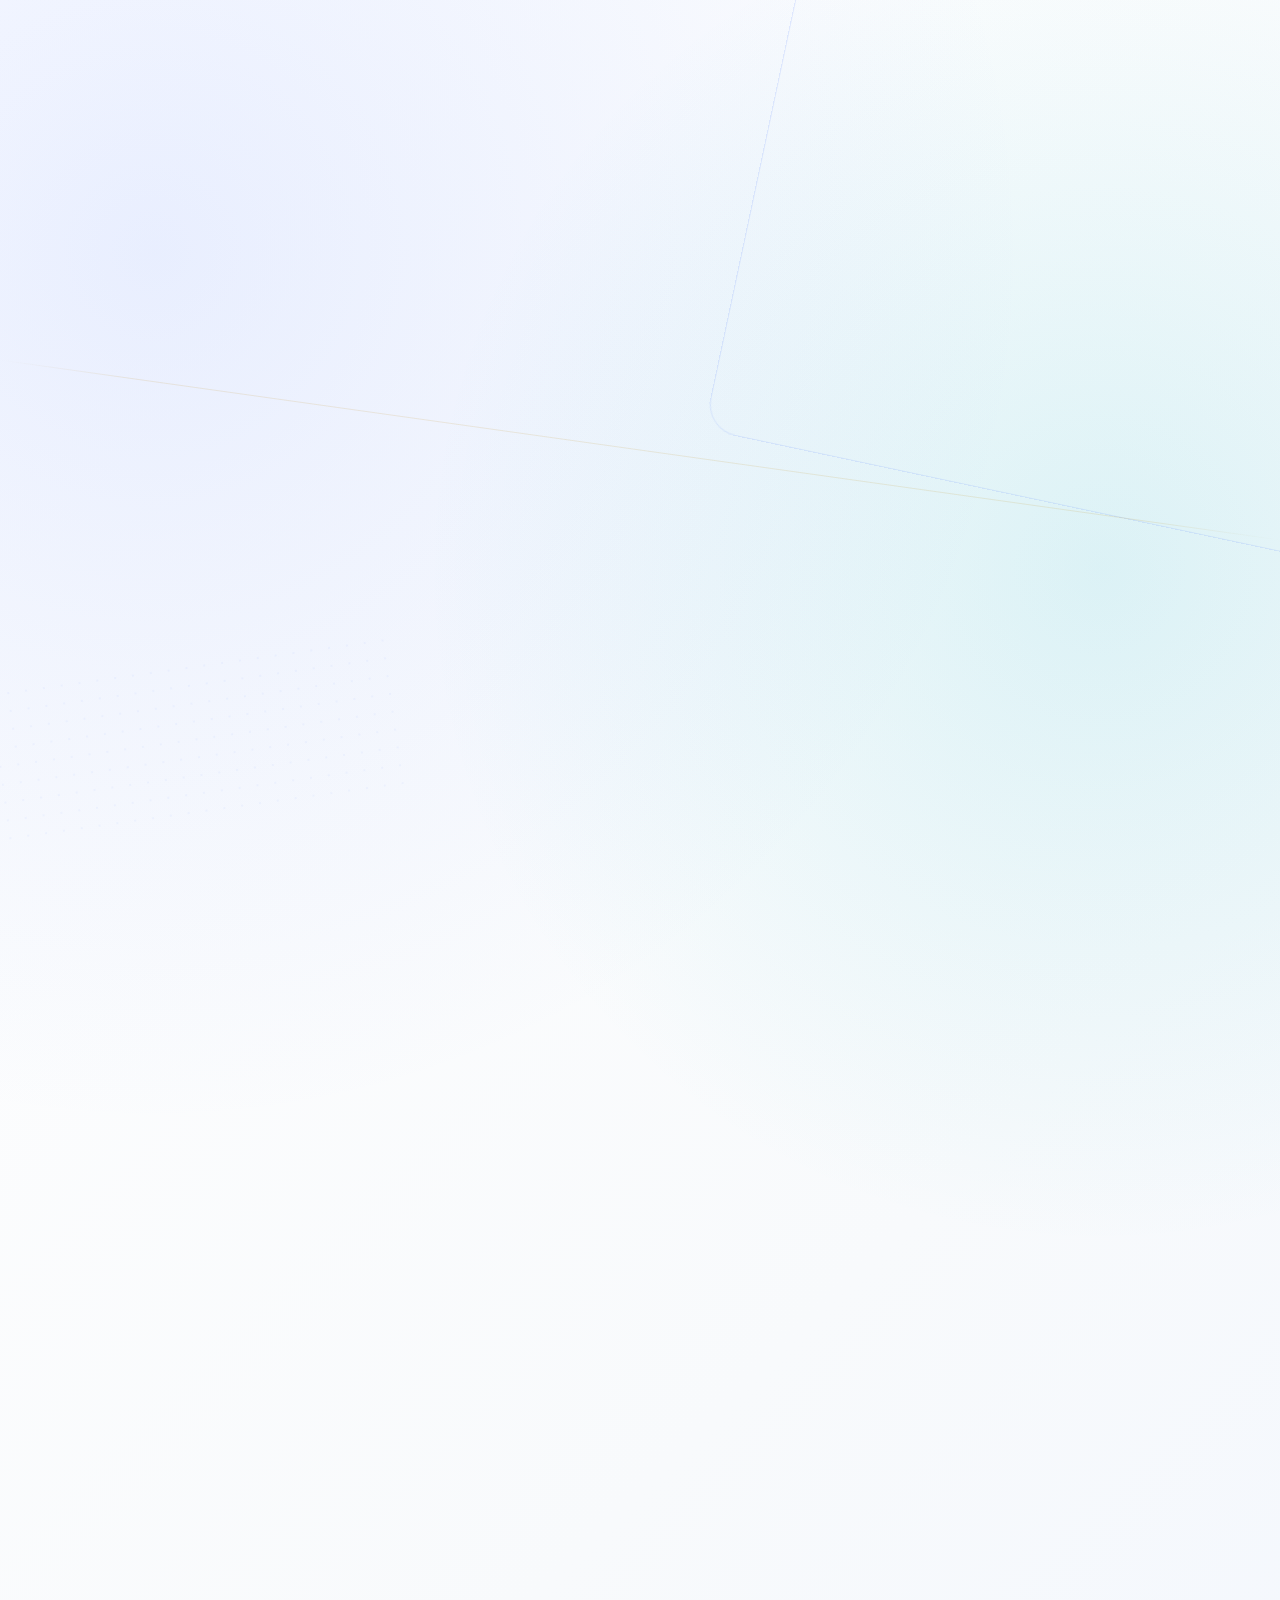
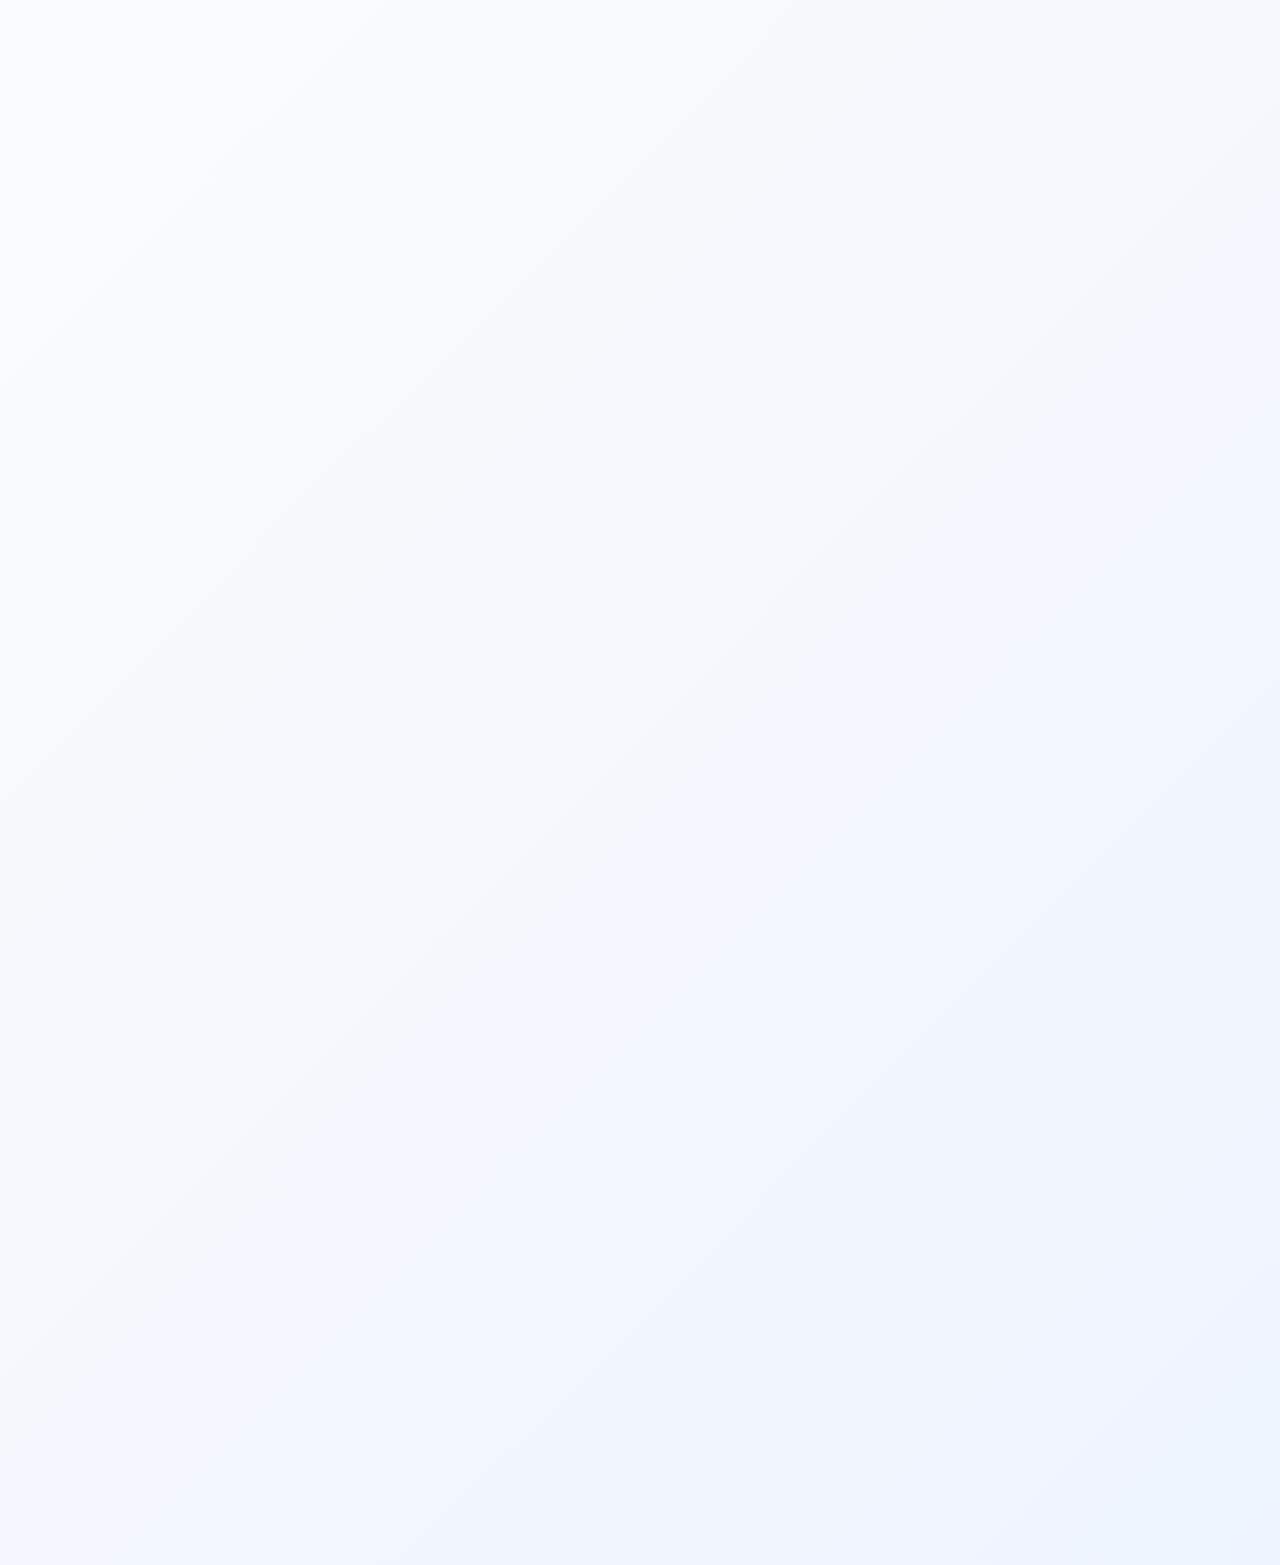
==== commit 1b347032: "Update Ciel website design and cache version" ====
--- a/index.html
+++ b/index.html
@@ -27,7 +27,7 @@
   <link rel="preconnect" href="https://fonts.googleapis.com" />
   <link rel="preconnect" href="https://fonts.gstatic.com" crossorigin />
   <link href="https://fonts.googleapis.com/css2?family=Cinzel:wght@400;600;700&family=Playfair+Display:ital,wght@1,400&family=Noto+Sans+JP:wght@300;400&display=swap" rel="stylesheet" />
-  <link rel="stylesheet" href="style.css" />
+  <link rel="stylesheet" href="style.css?v=202606021035" />
   <script type="application/ld+json">
   {
     "@context": "https://schema.org",
@@ -44,10 +44,16 @@
       "addressRegion": "Kyoto",
       "addressCountry": "JP"
     },
+    "contactPoint": {
+      "@type": "ContactPoint",
+      "contactType": "customer support",
+      "email": "ciel.kk.info@gmail.com",
+      "availableLanguage": ["ja"]
+    },
     "makesOffer": [
-      {"@type": "Offer", "itemOffered": {"@type": "Service", "name": "アプリ開発"}},
-      {"@type": "Offer", "itemOffered": {"@type": "Service", "name": "LP制作"}},
-      {"@type": "Offer", "itemOffered": {"@type": "Service", "name": "AI・デジタル支援"}},
+      {"@type": "Offer", "priceCurrency": "JPY", "priceSpecification": {"@type": "PriceSpecification", "minPrice": 150000}, "itemOffered": {"@type": "Service", "name": "アプリ開発"}},
+      {"@type": "Offer", "priceCurrency": "JPY", "priceSpecification": {"@type": "PriceSpecification", "minPrice": 80000}, "itemOffered": {"@type": "Service", "name": "LP制作"}},
+      {"@type": "Offer", "priceCurrency": "JPY", "priceSpecification": {"@type": "PriceSpecification", "minPrice": 30000}, "itemOffered": {"@type": "Service", "name": "AI・デジタル支援"}},
       {"@type": "Offer", "itemOffered": {"@type": "Service", "name": "インソール"}}
     ]
   }
@@ -76,6 +82,7 @@
         <span class="logo-wordmark">Ciel</span>
       </div>
       <nav>
+        <a href="index.html" class="nav-active">Home</a>
         <a href="company.html">Company</a>
         <a href="business.html">Business</a>
         <a href="apps.html">App</a>
@@ -103,97 +110,113 @@
   <main class="home-hero">
     <div class="container hero-grid">
       <div class="hero-copy fade-up">
-        <span class="hero-status">Active / 2026</span>
+        <span class="hero-status">Ciel / Kyoto</span>
         <h1>Ciel</h1>
-        <p class="hero-lead">アプリ、LP、AI活用、インソール。小さな違和感を、使える形に変えていく会社です。</p>
+        <p class="hero-lead">アプリ、Web、AI活用、インソール。<br>暮らしと事業の中にある「ちょっと不便」を<br>ちょっと便利に.</p>
         <div class="hero-actions">
-          <a href="business.html" class="primary-link">事業を見る</a>
-          <a href="contact.html" class="secondary-link">問い合わせ</a>
-        </div>
-      </div>
-      <div class="hero-panel fade-up" aria-label="Cielの稼働状況">
-        <div class="hero-illustration-wrap" aria-hidden="true">
-          <img src="brand-illustration.svg" class="hero-illustration" alt="">
-        </div>
-        <div class="panel-head">
-          <span>Now Building</span>
-          <span>04 divisions</span>
-        </div>
-        <div class="signal-board">
-          <a href="apps.html">
-            <span>01</span>
-            <strong>App</strong>
-            <small>Avoid リスト / Android</small>
-          </a>
-          <a href="lp.html">
-            <span>02</span>
-            <strong>LP</strong>
-            <small>公開導線 / 事業説明</small>
-          </a>
-          <a href="business.html">
-            <span>03</span>
-            <strong>AI</strong>
-            <small>業務と発信の支援</small>
-          </a>
-          <a href="insole.html">
-            <span>04</span>
-            <strong>Insole</strong>
-            <small>足元から整える</small>
-          </a>
+          <a href="business.html" class="primary-link">事業内容へ</a>
+          <a href="contact.html" class="secondary-link">相談する</a>
+        </div>
+      </div>
+      <div class="hero-panel hero-studio fade-up" aria-label="Cielの事業領域">
+        <figure class="studio-photo">
+          <img src="ciel-studio-photo.png" alt="Cielの制作領域をイメージしたデスクシーン">
+        </figure>
+        <div class="studio-copy">
+          <span>What we do</span>
+          <strong>Idea to usable shape.</strong>
+          <p>企画、設計、公開、改善まで。小さく始めて、使われる状態に育てます。</p>
+        </div>
+        <div class="studio-lines" aria-hidden="true">
+          <span></span><span></span><span></span><span></span>
         </div>
       </div>
     </div>
   </main>
 
-  <!-- トップ導線 -->
-  <section class="home-directory">
+  <section class="brand-flow" aria-label="Cielの制作領域">
+    <div class="container brand-flow-inner">
+      <div class="brand-flow-copy fade-up">
+        <span class="section-kicker">Live Structure</span>
+        <h2><span>-点が繋がる-</span><span>・動きが生まれる・</span></h2>
+        <p>アプリ、ページ、AI、身体感覚。<br>別々に見える課題を、使える導線としてつなぎます。</p>
+      </div>
+      <div class="flow-stage fade-up" aria-hidden="true">
+        <div class="flow-grid"></div>
+        <span class="flow-line flow-line-a"></span>
+        <span class="flow-line flow-line-b"></span>
+        <div class="flow-node flow-node-main">
+          <span>Core</span>
+          <strong>Ciel</strong>
+        </div>
+        <div class="flow-node flow-node-app">
+          <span>01</span>
+          <strong>App</strong>
+        </div>
+        <div class="flow-node flow-node-lp">
+          <span>02</span>
+          <strong>LP</strong>
+        </div>
+        <div class="flow-node flow-node-ai">
+          <span>03</span>
+          <strong>AI</strong>
+        </div>
+        <div class="flow-node flow-node-insole">
+          <span>04</span>
+          <strong>Insole</strong>
+        </div>
+      </div>
+    </div>
+  </section>
+
+  <section class="home-services">
     <div class="container">
       <div class="section-heading fade-up">
-        <span class="section-kicker">Directory</span>
-        <h2>Site Index</h2>
-      </div>
-
-      <div class="business-list">
-        <a href="company.html" class="division-link fade-up">
-          <span class="division-link-num">01</span>
-          <span class="division-link-name">会社概要</span>
-          <span class="division-link-text">所在地、設立、資本金、事業内容など、会社情報を掲載しています。</span>
-          <span class="division-link-arrow">→</span>
-        </a>
-        <a href="business.html" class="division-link fade-up">
-          <span class="division-link-num">02</span>
-          <span class="division-link-name">事業内容</span>
-          <span class="division-link-text">アプリ開発、LP制作、AI・デジタル支援、インソール事業を整理しています。</span>
-          <span class="division-link-arrow">→</span>
-        </a>
-        <a href="apps.html" class="division-link fade-up">
-          <span class="division-link-num">03</span>
-          <span class="division-link-name">アプリ開発部</span>
-          <span class="division-link-text">企画、UI設計、Androidアプリ、Webアプリの制作について。</span>
-          <span class="division-link-arrow">→</span>
-        </a>
-        <a href="contact.html" class="division-link fade-up">
-          <span class="division-link-num">04</span>
-          <span class="division-link-name">お問い合わせ</span>
-          <span class="division-link-text">制作、開発、事業に関するお問い合わせはこちらから。</span>
-          <span class="division-link-arrow">→</span>
+        <span class="section-kicker">Business</span>
+        <h2>4つの入口</h2>
+      </div>
+
+      <div class="service-orbit">
+        <a href="apps.html" class="service-tile fade-up">
+          <span>01</span>
+          <h3>App</h3>
+          <p>習慣、記録、判断を軽くするアプリを企画から配布まで。</p>
+        </a>
+        <a href="lp.html" class="service-tile fade-up">
+          <span>02</span>
+          <h3>LP</h3>
+          <p>サービスの価値を整理し、問い合わせやDLにつながるページへ。</p>
+        </a>
+        <a href="business.html" class="service-tile fade-up">
+          <span>03</span>
+          <h3>AI / Digital</h3>
+          <p>AI活用、発信、業務導線を現場に合わせて整えます。</p>
+        </a>
+        <a href="insole.html" class="service-tile fade-up">
+          <span>04</span>
+          <h3>Insole</h3>
+          <p>足元の違和感に向き合い、動きやすさを支えます。</p>
         </a>
       </div>
     </div>
   </section>
 
-  <section class="motion-strip" aria-label="Cielの制作フロー">
-    <div class="container motion-strip-inner fade-up">
-      <div class="motion-copy">
-        <span class="section-kicker">Motion</span>
-        <h2>考える、形にする、動かす。</h2>
-        <p>企画だけで止めず、画面、言葉、公開導線までつないで、使える状態にしていきます。</p>
-      </div>
-      <div class="motion-steps" aria-hidden="true">
-        <span>Idea</span>
-        <span>Design</span>
-        <span>Build</span>
-        <span>Release</span>
+  <section class="home-method" aria-label="Cielの制作姿勢">
+    <div class="container method-grid">
+      <div class="method-copy fade-up">
+        <span class="section-kicker">Method</span>
+        <h2>
+          <span>作って終わり</span>
+          <span>ではなく、使える</span>
+          <span>ところまで。</span>
+        </h2>
+        <p>見た目、文章、公開導線、更新のしやすさ。小さなプロダクトでも、外へ出したあとに困らない状態を目指します。</p>
+      </div>
+      <div class="method-board fade-up">
+        <div><span>01</span><strong>Find</strong><p>違和感を見つける</p></div>
+        <div><span>02</span><strong>Design</strong><p>触れる形へ整える</p></div>
+        <div><span>03</span><strong>Build</strong><p>公開できる状態にする</p></div>
+        <div><span>04</span><strong>Grow</strong><p>使いながら改善する</p></div>
       </div>
     </div>
   </section>
@@ -208,6 +231,15 @@
   <script>
     window.addEventListener('load', () => {
       const opening = document.getElementById('opening');
+      const hasSeenOpening = sessionStorage.getItem('cielOpeningSeen') === '1';
+
+      if (hasSeenOpening) {
+        opening.classList.add('hide');
+        document.body.classList.remove('loading');
+        return;
+      }
+
+      sessionStorage.setItem('cielOpeningSeen', '1');
       setTimeout(() => {
         opening.classList.add('hide');
         document.body.classList.remove('loading');
--- a/style.css
+++ b/style.css
@@ -4,18 +4,76 @@
   box-sizing: border-box;
 }
 
+:root {
+  --ink: #101828;
+  --ink-soft: #475467;
+  --night: #111827;
+  --night-2: #1f2937;
+  --paper: #f8fafc;
+  --paper-2: #ffffff;
+  --mist: #eef4ff;
+  --line: rgba(16, 24, 40, 0.12);
+  --line-strong: rgba(16, 24, 40, 0.24);
+  --gold: #4f7cff;
+  --gold-soft: rgba(79, 124, 255, 0.18);
+  --blue-grey: #667085;
+  --cyan: #12b3c7;
+  --violet: #7c5cff;
+}
+
 body {
   font-family: 'Noto Sans JP', 'Helvetica Neue', Arial, sans-serif;
   font-weight: 400;
-  color: #10131c;
+  color: var(--ink);
   line-height: 1.9;
   background:
-    radial-gradient(circle at 12% 8%, rgba(15, 22, 51, 0.08), transparent 28%),
-    linear-gradient(135deg, #f7f7f4 0%, #ffffff 52%, #eef1f5 100%);
+    radial-gradient(circle at 12% 8%, rgba(79, 124, 255, 0.12), transparent 28%),
+    radial-gradient(circle at 86% 18%, rgba(18, 179, 199, 0.13), transparent 24%),
+    linear-gradient(135deg, #ffffff 0%, var(--paper) 48%, var(--mist) 100%);
   -webkit-font-smoothing: antialiased;
   position: relative;
   isolation: isolate;
   overflow-x: hidden;
+}
+
+body::before,
+body::after {
+  content: "";
+  position: fixed;
+  pointer-events: none;
+  z-index: -2;
+}
+
+body::before {
+  inset: -18vh -12vw auto auto;
+  width: min(52vw, 760px);
+  aspect-ratio: 1;
+  border: 1px solid rgba(79,124,255,0.14);
+  border-radius: 32px;
+  transform: rotate(12deg);
+  animation: ambientFrame 22s ease-in-out infinite;
+}
+
+body::after {
+  left: -12vw;
+  bottom: 8vh;
+  width: min(44vw, 620px);
+  height: 160px;
+  background-image: radial-gradient(rgba(79,124,255,0.22) 1px, transparent 1px);
+  background-size: 18px 18px;
+  opacity: 0.22;
+  transform: rotate(-8deg);
+  animation: ambientDots 18s ease-in-out infinite;
+}
+
+@keyframes ambientFrame {
+  0%, 100% { transform: translate3d(0,0,0) rotate(12deg); border-radius: 34%; }
+  50% { transform: translate3d(-26px, 18px, 0) rotate(17deg); border-radius: 42%; }
+}
+
+@keyframes ambientDots {
+  0%, 100% { transform: translate3d(0,0,0) rotate(-8deg); opacity: 0.18; }
+  50% { transform: translate3d(28px,-16px,0) rotate(-4deg); opacity: 0.28; }
 }
 
 .container {
@@ -60,7 +118,7 @@
 .opening-bg {
   position: absolute;
   inset: 0;
-  background: #0f1633;
+  background: var(--night);
   animation: bgFade 0.6s cubic-bezier(0.76, 0, 0.24, 1) 2.5s forwards;
 }
 
@@ -81,7 +139,7 @@
 .opening-line-bottom {
   width: 0;
   height: 1px;
-  background: #c49018;
+  background: var(--gold);
 }
 
 .opening-line-top {
@@ -136,6 +194,7 @@
   display: flex;
   align-items: center;
   gap: 12px;
+  position: relative;
 }
 
 .logo-symbol {
@@ -145,6 +204,33 @@
   object-fit: cover;
   object-position: center 15%;
   transform: scaleX(-1);
+  animation: logoFloat 6s ease-in-out infinite;
+}
+
+.logo-lockup::after {
+  content: "";
+  position: absolute;
+  left: -7px;
+  top: -7px;
+  width: 68px;
+  height: 68px;
+  border: 1px solid rgba(16,19,28,0.12);
+  border-radius: 50%;
+  transform: scale(0.82);
+  opacity: 0;
+  pointer-events: none;
+  animation: logoRing 4.8s ease-in-out infinite;
+}
+
+@keyframes logoFloat {
+  0%, 100% { transform: scaleX(-1) translateY(0); }
+  50% { transform: scaleX(-1) translateY(-3px); }
+}
+
+@keyframes logoRing {
+  0%, 70%, 100% { opacity: 0; transform: scale(0.82); }
+  20% { opacity: 1; transform: scale(1); }
+  55% { opacity: 0; transform: scale(1.18); }
 }
 
 .opening-sub {
@@ -179,9 +265,9 @@
    ヘッダー
 ━━━━━━━━━━━━━━━━━━━━ */
 header {
-  background: rgba(247,247,244,0.88);
+  background: rgba(255, 255, 255, 0.82);
   backdrop-filter: blur(16px);
-  border-bottom: 1px solid rgba(16,19,28,0.12);
+  border-bottom: 1px solid var(--line);
   position: sticky;
   top: 0;
   z-index: 100;
@@ -200,28 +286,47 @@
 
 nav {
   display: flex;
-  gap: 18px;
+  gap: 15px;
 }
 
 nav a {
-  color: #4c5260;
+  color: var(--blue-grey);
   text-decoration: none;
-  font-size: 12px;
-  letter-spacing: 0.18em;
+  font-size: 11px;
+  letter-spacing: 0.16em;
   text-transform: uppercase;
   transition: color 0.4s;
+  position: relative;
 }
 
 nav a:hover,
 nav a.nav-active {
-  color: #10131c;
+  color: var(--ink);
+}
+
+nav a::after {
+  content: "";
+  position: absolute;
+  left: 0;
+  right: 0;
+  bottom: -8px;
+  height: 1px;
+  background: var(--gold);
+  transform: scaleX(0);
+  transform-origin: left;
+  transition: transform 0.32s cubic-bezier(0.16, 1, 0.3, 1);
+}
+
+nav a:hover::after,
+nav a.nav-active::after {
+  transform: scaleX(1);
 }
 
 .logo-wordmark {
-  font-family: 'Cinzel', Georgia, serif;
+  font-family: 'Outfit', 'Noto Sans JP', sans-serif;
   font-weight: 600;
   font-size: 28px;
-  color: #10131c;
+  color: var(--ink);
   letter-spacing: 0.22em;
   line-height: 1;
 }
@@ -238,18 +343,21 @@
   overflow: hidden;
 }
 
-.home-directory {
-  border-top: 1px solid rgba(16,19,28,0.12);
+.home-directory,
+.home-services {
+  border-top: 1px solid var(--line);
   padding: 72px 0 92px;
-  background: rgba(255,255,255,0.42);
+  background:
+    radial-gradient(circle at 12% 12%, rgba(79,124,255,0.08), transparent 26%),
+    rgba(255,255,255,0.74);
 }
 
 .page-hero {
   padding: 92px 0 56px;
-  border-bottom: 1px solid rgba(16,19,28,0.12);
+  border-bottom: 1px solid var(--line);
   background:
-    radial-gradient(circle at 86% 20%, rgba(16,19,28,0.08), transparent 24%),
-    rgba(255,255,255,0.34);
+    radial-gradient(circle at 86% 20%, rgba(79,124,255,0.1), transparent 24%),
+    rgba(255,255,255,0.52);
 }
 
 .page-hero .section-heading {
@@ -271,8 +379,8 @@
   inset: 34px 4vw auto auto;
   width: min(46vw, 560px);
   aspect-ratio: 1;
-  border: 1px solid rgba(16,19,28,0.12);
-  border-radius: 48px;
+  border: 1px solid var(--line);
+  border-radius: 32px;
   transform: rotate(14deg);
 }
 
@@ -281,7 +389,7 @@
   bottom: 12vh;
   width: 260px;
   height: 120px;
-  background-image: radial-gradient(rgba(16,19,28,0.24) 1.2px, transparent 1.2px);
+  background-image: radial-gradient(rgba(79,124,255,0.26) 1.2px, transparent 1.2px);
   background-size: 18px 18px;
   opacity: 0.28;
 }
@@ -299,7 +407,7 @@
   display: inline-flex;
   align-items: center;
   gap: 10px;
-  color: #4c5260;
+  color: var(--blue-grey);
   font-size: 12px;
   letter-spacing: 0.2em;
   text-transform: uppercase;
@@ -311,26 +419,35 @@
   width: 8px;
   height: 8px;
   border-radius: 50%;
-  background: #10131c;
-  box-shadow: 0 0 0 6px rgba(16,19,28,0.08);
+  background: var(--gold);
+  box-shadow: 0 0 0 6px rgba(79,124,255,0.12);
 }
 
 .hero-copy h1 {
-  font-family: 'Cinzel', Georgia, serif;
+  font-family: 'Outfit', 'Noto Sans JP', sans-serif;
   font-weight: 600;
   font-size: clamp(74px, 12vw, 152px);
   letter-spacing: 0.12em;
-  color: #10131c;
+  color: var(--ink);
   line-height: 0.92;
 }
 
 .hero-lead {
   max-width: 620px;
   margin-top: 32px;
-  color: #2f3440;
+  color: var(--ink-soft);
   font-size: clamp(18px, 2vw, 24px);
   line-height: 2;
   letter-spacing: 0.06em;
+}
+
+.hero-lead,
+.section-heading p,
+.method-copy p,
+.service-card p,
+.service-tile p,
+.feature-card p {
+  text-wrap: pretty;
 }
 
 .hero-actions {
@@ -355,14 +472,14 @@
 }
 
 .primary-link {
-  background: #10131c;
-  color: #ffffff;
+  background: linear-gradient(135deg, var(--ink), #2554f4);
+  color: var(--paper-2);
 }
 
 .secondary-link {
-  color: #10131c;
-  border: 1px solid rgba(16,19,28,0.18);
-  background: rgba(255,255,255,0.45);
+  color: var(--ink);
+  border: 1px solid var(--line-strong);
+  background: rgba(255,255,255,0.72);
 }
 
 .primary-link:hover,
@@ -371,11 +488,11 @@
 }
 
 .hero-panel {
-  background: #10131c;
-  color: #f7f7f4;
+  background: linear-gradient(145deg, #111827, #1d2939);
+  color: var(--paper);
   border-radius: 34px;
   padding: 28px;
-  box-shadow: 0 28px 80px rgba(16,19,28,0.18);
+  box-shadow: 0 28px 80px rgba(8,17,29,0.2);
   position: relative;
   overflow: hidden;
 }
@@ -410,8 +527,8 @@
   margin: -18px -14px 18px;
   border-radius: 26px;
   background:
-    radial-gradient(circle at 18% 22%, rgba(196,144,24,0.22), transparent 28%),
-    linear-gradient(140deg, rgba(255,255,255,0.96), rgba(242,240,234,0.82));
+    radial-gradient(circle at 18% 22%, var(--gold-soft), transparent 28%),
+    linear-gradient(140deg, rgba(251,250,246,0.96), rgba(232,237,241,0.76));
   overflow: hidden;
   box-shadow: inset 0 0 0 1px rgba(16,19,28,0.06);
 }
@@ -422,6 +539,295 @@
   width: min(112%, 520px);
   transform: translate(-50%, -49%);
   animation: illustrationDrift 8s ease-in-out infinite;
+}
+
+.hero-studio {
+  min-height: 520px;
+  display: grid;
+  align-content: space-between;
+  padding: 34px;
+  background:
+    radial-gradient(circle at 82% 16%, rgba(79,124,255,0.24), transparent 24%),
+    radial-gradient(circle at 30% 74%, rgba(18,179,199,0.16), transparent 24%),
+    linear-gradient(145deg, rgba(17,24,39,0.98), rgba(29,41,57,0.95)),
+    var(--night);
+}
+
+
+.studio-copy {
+  position: relative;
+  z-index: 1;
+  margin-top: 26px;
+}
+
+.studio-copy span {
+  display: block;
+  color: rgba(247,247,244,0.54);
+  font-family: 'Outfit', 'Noto Sans JP', sans-serif;
+  font-size: 12px;
+  letter-spacing: 0.22em;
+  text-transform: uppercase;
+  margin-bottom: 10px;
+}
+
+.studio-copy strong {
+  display: block;
+  font-family: 'Outfit', 'Noto Sans JP', sans-serif;
+  font-size: clamp(28px, 3vw, 42px);
+  font-weight: 400;
+  letter-spacing: 0.08em;
+  line-height: 1.2;
+}
+
+.studio-copy p {
+  max-width: 360px;
+  margin-top: 18px;
+  color: rgba(247,247,244,0.7);
+  font-size: 14px;
+  letter-spacing: 0.06em;
+}
+
+.studio-lines {
+  position: absolute;
+  inset: 0;
+  overflow: hidden;
+  pointer-events: none;
+}
+
+.studio-lines span {
+  position: absolute;
+  height: 1px;
+  width: 62%;
+  background: rgba(247,247,244,0.14);
+  transform: rotate(-18deg);
+}
+
+.studio-lines span:nth-child(1) { right: -20%; top: 22%; }
+.studio-lines span:nth-child(2) { left: -26%; top: 48%; }
+.studio-lines span:nth-child(3) { right: -18%; bottom: 24%; }
+.studio-lines span:nth-child(4) { left: 14%; bottom: 9%; width: 34%; }
+
+.brand-flow {
+  padding: 86px 0 96px;
+  background:
+    radial-gradient(circle at 18% 28%, rgba(79,124,255,0.13), transparent 24%),
+    radial-gradient(circle at 76% 18%, rgba(18,179,199,0.16), transparent 22%),
+    linear-gradient(135deg, rgba(17,24,39,0.98), rgba(29,41,57,0.96)),
+    var(--night);
+  color: var(--paper);
+  overflow: hidden;
+}
+
+.brand-flow-inner {
+  display: grid;
+  grid-template-columns: minmax(0, 0.82fr) minmax(500px, 1fr);
+  gap: 64px;
+  align-items: center;
+}
+
+.brand-flow-copy h2 {
+  font-family: 'Outfit', 'Noto Sans JP', sans-serif;
+  font-size: clamp(34px, 4.25vw, 58px);
+  font-weight: 400;
+  letter-spacing: 0.01em;
+  line-height: 1.18;
+}
+
+.brand-flow-copy h2 span {
+  display: block;
+  white-space: nowrap;
+  max-width: 100%;
+}
+
+.brand-flow-copy h2 span + span {
+  margin-top: 0.08em;
+}
+
+.brand-flow-copy p {
+  max-width: 620px;
+  margin-top: 28px;
+  color: rgba(245,242,234,0.68);
+  letter-spacing: 0.02em;
+  line-height: 1.85;
+}
+
+.brand-flow .section-kicker {
+  color: rgba(125,166,255,0.78);
+}
+
+.flow-stage {
+  position: relative;
+  min-height: 520px;
+  border: 1px solid rgba(245,242,234,0.16);
+  border-radius: 42px;
+  background:
+    linear-gradient(135deg, rgba(245,242,234,0.04), rgba(245,242,234,0.015)),
+    rgba(251,250,246,0.018);
+  overflow: hidden;
+  perspective: 1000px;
+  box-shadow: 0 34px 90px rgba(0,0,0,0.22);
+}
+
+.flow-stage::before,
+.flow-stage::after {
+  content: "";
+  position: absolute;
+  pointer-events: none;
+}
+
+.flow-stage::before {
+  inset: 18%;
+  border: 1px solid rgba(79,124,255,0.28);
+  border-radius: 50%;
+  animation: flowOrbit 18s linear infinite;
+}
+
+.flow-stage::after {
+  left: 14%;
+  right: 14%;
+  top: 50%;
+  height: 1px;
+  background: linear-gradient(90deg, transparent, rgba(18,179,199,0.5), transparent);
+  transform: rotate(-12deg);
+}
+
+.flow-grid {
+  position: absolute;
+  inset: 0;
+  background-image:
+    radial-gradient(rgba(245,242,234,0.24) 1.4px, transparent 1.4px),
+    linear-gradient(120deg, transparent 0 48%, rgba(79,124,255,0.12) 48% 48.2%, transparent 48.2% 100%);
+  background-size: 26px 26px, 100% 100%;
+  mask-image: radial-gradient(circle at 62% 36%, #000 0 38%, transparent 66%);
+  opacity: 0.46;
+  animation: gridDrift 16s ease-in-out infinite;
+}
+
+.flow-line {
+  position: absolute;
+  height: 1px;
+  background: rgba(79,124,255,0.32);
+  transform-origin: left;
+}
+
+.flow-line-a {
+  left: 10%;
+  top: 34%;
+  width: 76%;
+  transform: rotate(17deg);
+  animation: linePulse 5.8s ease-in-out infinite;
+}
+
+.flow-line-b {
+  left: 12%;
+  bottom: 27%;
+  width: 72%;
+  transform: rotate(-20deg);
+  animation: linePulse 6.4s ease-in-out infinite reverse;
+}
+
+.flow-node {
+  position: absolute;
+  display: grid;
+  align-content: center;
+  justify-items: center;
+  border: 1px solid rgba(245,242,234,0.26);
+  background: rgba(8,17,29,0.86);
+  backdrop-filter: blur(14px);
+  color: var(--paper);
+  border-radius: 28px;
+  transform-style: preserve-3d;
+  box-shadow: 0 28px 72px rgba(0,0,0,0.22);
+}
+
+.flow-node span {
+  font-family: 'Outfit', 'Noto Sans JP', sans-serif;
+  font-size: 12px;
+  letter-spacing: 0.18em;
+  color: rgba(125,166,255,0.72);
+}
+
+.flow-node strong {
+  margin-top: 10px;
+  font-family: 'Outfit', 'Noto Sans JP', sans-serif;
+  font-size: 26px;
+  font-weight: 400;
+  letter-spacing: 0.08em;
+}
+
+.flow-node-main {
+  left: 50%;
+  top: 50%;
+  width: 210px;
+  height: 210px;
+  border-radius: 50%;
+  transform: translate(-50%, -50%);
+  animation: mainNode 7s ease-in-out infinite;
+}
+
+.flow-node-main strong {
+  font-size: 42px;
+}
+
+.flow-node-app {
+  left: 9%;
+  top: 12%;
+  width: 150px;
+  height: 118px;
+  animation: sideNodeA 8s ease-in-out infinite;
+}
+
+.flow-node-lp {
+  right: 10%;
+  top: 14%;
+  width: 170px;
+  height: 132px;
+  animation: sideNodeB 8.5s ease-in-out infinite;
+}
+
+.flow-node-ai {
+  left: 13%;
+  bottom: 13%;
+  width: 168px;
+  height: 132px;
+  animation: sideNodeB 9s ease-in-out infinite reverse;
+}
+
+.flow-node-insole {
+  right: 12%;
+  bottom: 12%;
+  width: 180px;
+  height: 132px;
+  animation: sideNodeA 9.5s ease-in-out infinite reverse;
+}
+
+@keyframes flowOrbit {
+  to { transform: rotate(360deg); }
+}
+
+@keyframes gridDrift {
+  0%, 100% { transform: translate3d(0,0,0); opacity: 0.38; }
+  50% { transform: translate3d(-18px, 12px, 0); opacity: 0.58; }
+}
+
+@keyframes linePulse {
+  0%, 100% { opacity: 0.18; clip-path: inset(0 70% 0 0); }
+  50% { opacity: 0.72; clip-path: inset(0 0 0 0); }
+}
+
+@keyframes mainNode {
+  0%, 100% { transform: translate(-50%, -50%) translateZ(0) scale(1); }
+  50% { transform: translate(-50%, -54%) translateZ(36px) scale(1.04); }
+}
+
+@keyframes sideNodeA {
+  0%, 100% { transform: translate3d(0,0,0) rotateX(0deg); }
+  50% { transform: translate3d(10px,-16px,42px) rotateX(4deg); }
+}
+
+@keyframes sideNodeB {
+  0%, 100% { transform: translate3d(0,0,0) rotateY(0deg); }
+  50% { transform: translate3d(-12px,14px,32px) rotateY(-4deg); }
 }
 
 @keyframes panelOrbit {
@@ -475,13 +881,13 @@
 }
 
 .signal-board span {
-  font-family: 'Cinzel', Georgia, serif;
+  font-family: 'Outfit', 'Noto Sans JP', sans-serif;
   color: rgba(247,247,244,0.46);
   font-size: 13px;
 }
 
 .signal-board strong {
-  font-family: 'Cinzel', Georgia, serif;
+  font-family: 'Outfit', 'Noto Sans JP', sans-serif;
   font-size: 20px;
   letter-spacing: 0.08em;
 }
@@ -490,6 +896,15 @@
   color: rgba(247,247,244,0.7);
   font-size: 12px;
   letter-spacing: 0.06em;
+}
+
+.page-lead {
+  max-width: 720px;
+  margin-top: 22px;
+  color: #3f4552;
+  font-size: 16px;
+  letter-spacing: 0.06em;
+  line-height: 2;
 }
 
 /* ━━━━━━━━━━━━━━━━━━━━
@@ -501,7 +916,7 @@
 
 .section-kicker {
   display: block;
-  font-family: 'Cinzel', Georgia, serif;
+  font-family: 'Outfit', 'Noto Sans JP', sans-serif;
   font-size: 12px;
   letter-spacing: 0.24em;
   color: #5a6070;
@@ -511,7 +926,7 @@
 
 .section-heading h1,
 .section-heading h2 {
-  font-family: 'Cinzel', Georgia, serif;
+  font-family: 'Outfit', 'Noto Sans JP', sans-serif;
   font-size: clamp(34px, 5vw, 56px);
   font-weight: 400;
   letter-spacing: 0.14em;
@@ -577,29 +992,52 @@
 ━━━━━━━━━━━━━━━━━━━━ */
 .divisions-index {
   border-top: 1px solid rgba(16,19,28,0.12);
-  padding: 80px 0;
+  padding: 74px 0 96px;
+}
+
+.divisions-index .container {
+  display: grid;
+  grid-template-columns: minmax(0, 0.92fr) minmax(360px, 0.78fr);
+  gap: 42px;
+  align-items: start;
 }
 
 .business-list {
   display: grid;
-  grid-template-columns: repeat(2, minmax(0, 1fr));
-  gap: 16px;
+  grid-template-columns: 1fr;
+  gap: 14px;
+  order: 1;
 }
 
 .business-visual {
-  max-width: 720px;
-  margin: -24px auto 48px;
-  border-radius: 42px;
+  width: 100%;
+  max-width: 460px;
+  aspect-ratio: 1.18;
+  margin: 0;
+  justify-self: end;
+  border-radius: 34px;
   overflow: hidden;
-  background: rgba(255,255,255,0.5);
+  background:
+    linear-gradient(135deg, rgba(255,255,255,0.82), rgba(241,242,238,0.48)),
+    rgba(255,255,255,0.5);
   border: 1px solid rgba(16,19,28,0.12);
-  box-shadow: 0 24px 80px rgba(16,19,28,0.08);
+  box-shadow: 0 22px 70px rgba(16,19,28,0.08);
+  order: 2;
+  display: grid;
+  place-items: center;
 }
 
 .business-visual img {
   display: block;
-  width: 100%;
-  animation: illustrationDrift 9s ease-in-out infinite;
+  width: 96%;
+  max-width: 96%;
+  margin: 0;
+  animation: businessVisualFloat 9s ease-in-out infinite;
+}
+
+@keyframes businessVisualFloat {
+  0%, 100% { transform: translateY(0) rotate(-0.8deg); }
+  50% { transform: translateY(-10px) rotate(0.8deg); }
 }
 
 .division-link {
@@ -607,10 +1045,10 @@
   grid-template-columns: minmax(0, 1fr) 28px;
   align-items: start;
   gap: 16px;
-  min-height: 210px;
-  padding: 28px;
-  border: 1px solid rgba(16,19,28,0.14);
-  border-radius: 26px;
+  min-height: 142px;
+  padding: 24px 26px;
+  border: 1px solid rgba(16,19,28,0.13);
+  border-radius: 22px;
   background: rgba(255,255,255,0.58);
   text-decoration: none;
   box-shadow: 0 18px 60px rgba(16,19,28,0.06);
@@ -648,7 +1086,7 @@
 }
 
 .division-link-num {
-  font-family: 'Cinzel', Georgia, serif;
+  font-family: 'Outfit', 'Noto Sans JP', sans-serif;
   font-size: 14px;
   letter-spacing: 0.2em;
   color: #5a6070;
@@ -656,7 +1094,7 @@
 }
 
 .division-link-name {
-  font-family: 'Cinzel', Georgia, serif;
+  font-family: 'Outfit', 'Noto Sans JP', sans-serif;
   font-size: 24px;
   letter-spacing: 0.1em;
   color: #10131c;
@@ -696,7 +1134,7 @@
 }
 
 .motion-copy h2 {
-  font-family: 'Cinzel', Georgia, serif;
+  font-family: 'Outfit', 'Noto Sans JP', sans-serif;
   font-size: clamp(32px, 5vw, 58px);
   font-weight: 400;
   letter-spacing: 0.1em;
@@ -735,7 +1173,7 @@
   border: 1px solid rgba(247,247,244,0.34);
   border-radius: 50%;
   color: rgba(247,247,244,0.86);
-  font-family: 'Cinzel', Georgia, serif;
+  font-family: 'Outfit', 'Noto Sans JP', sans-serif;
   letter-spacing: 0.1em;
   background: rgba(255,255,255,0.04);
   backdrop-filter: blur(10px);
@@ -750,6 +1188,560 @@
 @keyframes stepFloat {
   0%, 100% { transform: translate3d(0,0,0); }
   50% { transform: translate3d(0,-14px,0); }
+}
+
+.service-orbit {
+  display: grid;
+  grid-template-columns: repeat(4, minmax(0, 1fr));
+  gap: 18px;
+  border: 0;
+  border-radius: 0;
+  overflow: visible;
+  background: transparent;
+  box-shadow: none;
+}
+
+.service-tile {
+  --tile-accent: var(--gold);
+  min-height: 360px;
+  display: flex;
+  flex-direction: column;
+  justify-content: space-between;
+  color: var(--ink);
+  text-decoration: none;
+  padding: 34px 30px;
+  border: 1px solid rgba(31,43,62,0.12);
+  border-radius: 30px;
+  background:
+    linear-gradient(160deg, rgba(251,250,246,0.02), rgba(251,250,246,0.09)),
+    var(--night);
+  box-shadow: 0 26px 68px rgba(8,17,29,0.08);
+  position: relative;
+  overflow: hidden;
+  transition: transform 0.45s cubic-bezier(0.16, 1, 0.3, 1),
+              background 0.45s cubic-bezier(0.16, 1, 0.3, 1);
+}
+
+.service-tile::before {
+  content: "";
+  position: absolute;
+  right: -64px;
+  top: -64px;
+  width: 210px;
+  aspect-ratio: 1;
+  border: 1px solid color-mix(in srgb, var(--tile-accent) 46%, transparent);
+  border-radius: 50%;
+  opacity: 0.6;
+}
+
+.service-tile::after {
+  content: "";
+  position: absolute;
+  left: 30px;
+  right: 30px;
+  bottom: 102px;
+  width: auto;
+  height: 1px;
+  background: linear-gradient(90deg, var(--tile-accent), rgba(31,43,62,0.12));
+}
+
+.service-tile:nth-child(1) {
+  --tile-accent: #86a8d7;
+  background:
+    radial-gradient(circle at 84% 16%, rgba(134,168,215,0.34), transparent 30%),
+    linear-gradient(160deg, #f7f9fc, #dfe8f4);
+}
+
+.service-tile:nth-child(2) {
+  --tile-accent: #c5a45f;
+  background:
+    radial-gradient(circle at 88% 14%, rgba(197,164,95,0.32), transparent 32%),
+    linear-gradient(160deg, #fffaf0, #eee3c9);
+}
+
+.service-tile:nth-child(3) {
+  --tile-accent: #8fbda8;
+  background:
+    radial-gradient(circle at 86% 18%, rgba(143,189,168,0.34), transparent 32%),
+    linear-gradient(160deg, #f4fbf7, #dcece5);
+}
+
+.service-tile:nth-child(4) {
+  --tile-accent: #b39acb;
+  background:
+    radial-gradient(circle at 86% 18%, rgba(179,154,203,0.32), transparent 32%),
+    linear-gradient(160deg, #faf7ff, #e8dff1);
+}
+
+.service-tile:nth-child(2)::before {
+  border-radius: 28%;
+  transform: rotate(18deg);
+}
+
+.service-tile:nth-child(3)::before {
+  width: 180px;
+  right: -60px;
+  top: 12px;
+  border-radius: 0 0 0 60px;
+  border-top: 0;
+  border-right: 0;
+}
+
+.service-tile:nth-child(4)::before {
+  width: 220px;
+  right: -82px;
+  top: 38px;
+  border-radius: 50%;
+  border-style: dashed;
+}
+
+.service-tile:hover {
+  transform: translateY(-10px) scale(1.025);
+  z-index: 2;
+}
+
+.service-tile:hover::before {
+  animation: tileRing 1.8s ease-in-out infinite;
+}
+
+@keyframes tileRing {
+  0%, 100% { transform: scale(1) rotate(0deg); opacity: 1; }
+  50% { transform: scale(1.12) rotate(12deg); opacity: 0.52; }
+}
+
+.service-tile span {
+  font-family: 'Outfit', 'Noto Sans JP', sans-serif;
+  font-size: 13px;
+  letter-spacing: 0.2em;
+  color: color-mix(in srgb, var(--tile-accent) 72%, var(--ink));
+  position: relative;
+  z-index: 1;
+}
+
+.service-tile h3 {
+  margin-top: auto;
+  font-family: 'Outfit', 'Noto Sans JP', sans-serif;
+  font-size: clamp(30px, 3.2vw, 44px);
+  font-weight: 400;
+  letter-spacing: 0.06em;
+  line-height: 1.1;
+  position: relative;
+  z-index: 1;
+}
+
+.service-tile p {
+  margin-top: 18px;
+  color: var(--ink-soft);
+  font-size: 14px;
+  letter-spacing: 0.05em;
+  line-height: 1.9;
+  position: relative;
+  z-index: 1;
+}
+
+.home-method {
+  padding: 98px 0 110px;
+  background:
+    radial-gradient(circle at 82% 18%, rgba(79,124,255,0.16), transparent 24%),
+    radial-gradient(circle at 16% 74%, rgba(18,179,199,0.12), transparent 24%),
+    linear-gradient(135deg, rgba(17,24,39,0.96), rgba(29,41,57,0.94)),
+    var(--night);
+  color: var(--paper);
+  overflow: hidden;
+}
+
+.method-grid {
+  display: grid;
+  grid-template-columns: minmax(0, 0.86fr) minmax(420px, 1fr);
+  gap: 72px;
+  align-items: center;
+}
+
+.method-copy h2 {
+  font-family: 'Outfit', 'Noto Sans JP', sans-serif;
+  font-size: clamp(34px, 5vw, 62px);
+  font-weight: 400;
+  letter-spacing: 0.08em;
+  line-height: 1.45;
+}
+
+.method-copy h2 span {
+  display: block;
+  text-wrap: balance;
+}
+
+.hero-copy h1,
+.section-heading h1,
+.section-heading h2,
+.service-title,
+.method-copy h2 {
+  text-wrap: balance;
+}
+
+.method-copy p {
+  margin-top: 24px;
+  color: rgba(247,247,244,0.68);
+  letter-spacing: 0.06em;
+}
+
+.home-method .section-kicker {
+  color: rgba(125,166,255,0.72);
+}
+
+.method-board {
+  display: grid;
+  grid-template-columns: repeat(2, minmax(0, 1fr));
+  border: 1px solid rgba(245,242,234,0.16);
+  border-radius: 34px;
+  overflow: hidden;
+  background: rgba(255,255,255,0.04);
+}
+
+.method-board div {
+  min-height: 210px;
+  padding: 28px;
+  border-right: 1px solid rgba(245,242,234,0.12);
+  border-bottom: 1px solid rgba(245,242,234,0.12);
+  position: relative;
+}
+
+.method-board div:nth-child(even) {
+  border-right: 0;
+}
+
+.method-board div:nth-child(n+3) {
+  border-bottom: 0;
+}
+
+.method-board span {
+  display: block;
+  font-family: 'Outfit', 'Noto Sans JP', sans-serif;
+  color: rgba(125,166,255,0.66);
+  font-size: 13px;
+  letter-spacing: 0.18em;
+  margin-bottom: 44px;
+}
+
+.method-board strong {
+  display: block;
+  font-family: 'Outfit', 'Noto Sans JP', sans-serif;
+  font-size: 26px;
+  font-weight: 400;
+  letter-spacing: 0.1em;
+}
+
+.method-board p {
+  margin-top: 12px;
+  color: rgba(247,247,244,0.66);
+  font-size: 13px;
+  letter-spacing: 0.06em;
+}
+
+.business-intro {
+  padding: 78px 0 42px;
+  background: rgba(255,255,255,0.54);
+}
+
+.business-intro-grid {
+  display: grid;
+  grid-template-columns: minmax(0, 0.9fr) minmax(360px, 0.76fr);
+  gap: 58px;
+  align-items: center;
+}
+
+.business-intro-copy h2,
+.business-contact h2 {
+  font-family: 'Outfit', 'Noto Sans JP', sans-serif;
+  font-size: clamp(32px, 5vw, 56px);
+  font-weight: 400;
+  letter-spacing: 0.08em;
+  line-height: 1.45;
+  color: var(--ink);
+}
+
+.business-intro-copy p,
+.business-contact p {
+  margin-top: 22px;
+  color: var(--ink-soft);
+  letter-spacing: 0.06em;
+  line-height: 2.1;
+}
+
+.business-catalog {
+  padding: 70px 0 96px;
+}
+
+.business-cards {
+  display: grid;
+  grid-template-columns: repeat(2, minmax(0, 1fr));
+  gap: 22px;
+}
+
+.business-card {
+  border: 1px solid var(--line);
+  border-radius: 30px;
+  background: rgba(255,255,255,0.74);
+  overflow: hidden;
+  box-shadow: 0 22px 70px rgba(16,24,40,0.07);
+  transition: transform 0.36s cubic-bezier(0.16, 1, 0.3, 1), box-shadow 0.36s ease, border-color 0.36s ease;
+}
+
+.business-card:hover {
+  transform: translateY(-8px);
+  border-color: rgba(79,124,255,0.34);
+  box-shadow: 0 30px 86px rgba(16,24,40,0.12);
+}
+
+.business-card-main {
+  min-height: 270px;
+  display: grid;
+  align-content: end;
+  color: var(--ink);
+  text-decoration: none;
+  padding: 30px;
+  position: relative;
+  overflow: hidden;
+}
+
+.business-card-main::after {
+  content: "";
+  position: absolute;
+  left: -18%;
+  bottom: 24%;
+  width: 62%;
+  height: 1px;
+  background: rgba(79,124,255,0.32);
+  transform: rotate(-18deg);
+  transition: transform 0.55s cubic-bezier(0.16, 1, 0.3, 1), opacity 0.35s ease;
+}
+
+.business-card:hover .business-card-main::after {
+  transform: translateX(38px) rotate(-14deg);
+  opacity: 0.7;
+}
+
+.business-card-main::before {
+  content: "";
+  position: absolute;
+  right: -48px;
+  top: -48px;
+  width: 180px;
+  aspect-ratio: 1;
+  border: 1px solid rgba(79,124,255,0.28);
+  border-radius: 50%;
+}
+
+.business-card-main span {
+  position: absolute;
+  left: 30px;
+  top: 28px;
+  font-family: 'Outfit', 'Noto Sans JP', sans-serif;
+  color: #5a6070;
+  letter-spacing: 0.18em;
+}
+
+.business-card-main h2 {
+  font-family: 'Outfit', 'Noto Sans JP', sans-serif;
+  font-size: clamp(28px, 3.4vw, 46px);
+  font-weight: 400;
+  letter-spacing: 0.08em;
+  line-height: 1.25;
+}
+
+.business-card-main p {
+  max-width: 520px;
+  margin-top: 18px;
+  color: #3f4552;
+  font-size: 14px;
+  letter-spacing: 0.05em;
+  line-height: 1.9;
+}
+
+.business-card ul {
+  list-style: none;
+  display: grid;
+  gap: 0;
+  border-top: 1px solid rgba(16,19,28,0.12);
+}
+
+.business-card li {
+  padding: 16px 30px;
+  border-bottom: 1px solid rgba(16,19,28,0.1);
+  color: #3f4552;
+  font-size: 13px;
+  letter-spacing: 0.06em;
+}
+
+.business-card li:last-child {
+  border-bottom: 0;
+}
+
+.business-contact {
+  padding: 90px 0 110px;
+  background:
+    radial-gradient(circle at 86% 24%, rgba(255,255,255,0.08), transparent 26%),
+    #10131c;
+}
+
+.business-contact h2 {
+  max-width: 760px;
+  color: #f7f7f4;
+}
+
+.business-contact p {
+  max-width: 620px;
+  color: rgba(247,247,244,0.68);
+  margin-bottom: 30px;
+}
+
+.pricing-section {
+  padding: 90px 0 104px;
+  background: rgba(251,250,246,0.5);
+  border-top: 1px solid var(--line);
+}
+
+.pricing-grid {
+  display: grid;
+  grid-template-columns: repeat(4, minmax(0, 1fr));
+  gap: 18px;
+  margin-top: 44px;
+}
+
+.pricing-card {
+  min-height: 280px;
+  border: 1px solid var(--line);
+  border-radius: 28px;
+  padding: 26px;
+  background:
+    radial-gradient(circle at 100% 0%, rgba(183,154,99,0.12), transparent 28%),
+    rgba(251,250,246,0.7);
+  box-shadow: 0 18px 64px rgba(8,17,29,0.06);
+}
+
+.pricing-card span {
+  display: block;
+  font-family: 'Outfit', 'Noto Sans JP', sans-serif;
+  color: var(--gold);
+  font-size: 12px;
+  letter-spacing: 0.2em;
+  margin-bottom: 28px;
+}
+
+.pricing-card h3 {
+  font-family: 'Outfit', 'Noto Sans JP', sans-serif;
+  font-size: 22px;
+  font-weight: 400;
+  letter-spacing: 0.08em;
+  line-height: 1.35;
+}
+
+.pricing-card .price {
+  margin: 20px 0 18px;
+  font-family: 'Outfit', 'Noto Sans JP', sans-serif;
+  font-size: 30px;
+  color: var(--ink);
+  letter-spacing: 0.05em;
+  line-height: 1.2;
+}
+
+.pricing-card p:last-child {
+  color: var(--ink-soft);
+  font-size: 13px;
+  letter-spacing: 0.04em;
+  line-height: 1.9;
+}
+
+.seo-answer-section {
+  padding: 92px 0 102px;
+  background:
+    radial-gradient(circle at 78% 20%, rgba(183,154,99,0.1), transparent 24%),
+    linear-gradient(135deg, rgba(8,17,29,0.96), rgba(17,28,45,0.94));
+  color: var(--paper);
+}
+
+.answer-grid {
+  display: grid;
+  grid-template-columns: minmax(0, 0.9fr) minmax(360px, 0.7fr);
+  gap: 56px;
+  align-items: start;
+}
+
+.answer-copy h2 {
+  font-family: 'Outfit', 'Noto Sans JP', sans-serif;
+  font-size: clamp(32px, 5vw, 56px);
+  font-weight: 400;
+  letter-spacing: 0.08em;
+  line-height: 1.45;
+}
+
+.answer-copy p {
+  margin-top: 22px;
+  color: rgba(245,242,234,0.7);
+  letter-spacing: 0.06em;
+  line-height: 2;
+}
+
+.answer-list {
+  border: 1px solid rgba(245,242,234,0.16);
+  border-radius: 30px;
+  overflow: hidden;
+  background: rgba(251,250,246,0.035);
+}
+
+.answer-list div {
+  padding: 24px 28px;
+  border-bottom: 1px solid rgba(245,242,234,0.12);
+}
+
+.answer-list div:last-child {
+  border-bottom: 0;
+}
+
+.answer-list dt {
+  font-family: 'Outfit', 'Noto Sans JP', sans-serif;
+  color: var(--gold);
+  letter-spacing: 0.14em;
+  margin-bottom: 10px;
+}
+
+.answer-list dd {
+  color: rgba(245,242,234,0.72);
+  font-size: 14px;
+  letter-spacing: 0.04em;
+  line-height: 1.9;
+}
+
+.faq-section {
+  padding: 88px 0 108px;
+  border-top: 1px solid var(--line);
+}
+
+.faq-list {
+  display: grid;
+  gap: 14px;
+}
+
+.faq-list details {
+  border: 1px solid var(--line);
+  border-radius: 22px;
+  background: rgba(251,250,246,0.72);
+  padding: 0 24px;
+}
+
+.faq-list summary {
+  cursor: pointer;
+  padding: 22px 0;
+  font-weight: 500;
+  color: var(--ink);
+  letter-spacing: 0.05em;
+}
+
+.faq-list p {
+  padding: 0 0 24px;
+  color: var(--ink-soft);
+  font-size: 14px;
+  letter-spacing: 0.04em;
+  line-height: 1.9;
 }
 
 /* ━━━━━━━━━━━━━━━━━━━━
@@ -768,7 +1760,7 @@
 }
 
 .division-num {
-  font-family: 'Cinzel', Georgia, serif;
+  font-family: 'Outfit', 'Noto Sans JP', sans-serif;
   font-size: 13px;
   font-weight: 400;
   letter-spacing: 0.2em;
@@ -776,7 +1768,7 @@
 }
 
 .division-name {
-  font-family: 'Cinzel', Georgia, serif;
+  font-family: 'Outfit', 'Noto Sans JP', sans-serif;
   font-size: 15px;
   font-weight: 400;
   letter-spacing: 0.24em;
@@ -792,6 +1784,49 @@
   letter-spacing: 0.06em;
   line-height: 2.4;
   margin-bottom: 72px;
+}
+
+.page-cta-band {
+  display: flex;
+  align-items: center;
+  justify-content: space-between;
+  gap: 28px;
+  margin: -28px 0 64px;
+  padding: 30px;
+  border: 1px solid var(--line);
+  border-radius: 28px;
+  background:
+    radial-gradient(circle at 92% 12%, rgba(183,154,99,0.16), transparent 28%),
+    rgba(251,250,246,0.72);
+  box-shadow: 0 20px 70px rgba(8,17,29,0.07);
+}
+
+.page-cta-band span {
+  display: block;
+  font-family: 'Outfit', 'Noto Sans JP', sans-serif;
+  color: var(--gold);
+  font-size: 12px;
+  letter-spacing: 0.2em;
+  margin-bottom: 8px;
+}
+
+.page-cta-band strong {
+  display: block;
+  font-family: 'Outfit', 'Noto Sans JP', sans-serif;
+  color: var(--ink);
+  font-size: clamp(30px, 4vw, 48px);
+  font-weight: 400;
+  letter-spacing: 0.04em;
+  line-height: 1.1;
+}
+
+.page-cta-band p {
+  max-width: 640px;
+  margin-top: 10px;
+  color: var(--ink-soft);
+  font-size: 14px;
+  letter-spacing: 0.04em;
+  line-height: 1.9;
 }
 
 /* ━━━━━━━━━━━━━━━━━━━━
@@ -811,7 +1846,7 @@
 }
 
 .app-name {
-  font-family: 'Cinzel', Georgia, serif;
+  font-family: 'Outfit', 'Noto Sans JP', sans-serif;
   font-size: 36px;
   font-weight: 400;
   letter-spacing: 0.12em;
@@ -877,7 +1912,7 @@
    インソール事業部
 ━━━━━━━━━━━━━━━━━━━━ */
 .insole-catch {
-  font-family: 'Playfair Display', Georgia, serif;
+  font-family: 'Outfit', 'Noto Sans JP', sans-serif;
   font-size: clamp(36px, 5vw, 58px);
   font-weight: 400;
   letter-spacing: 0.04em;
@@ -907,7 +1942,7 @@
 
 .service-card span {
   display: block;
-  font-family: 'Cinzel', Georgia, serif;
+  font-family: 'Outfit', 'Noto Sans JP', sans-serif;
   font-size: 11px;
   letter-spacing: 0.22em;
   color: #4a5270;
@@ -916,7 +1951,7 @@
 }
 
 .service-card h2 {
-  font-family: 'Cinzel', Georgia, serif;
+  font-family: 'Outfit', 'Noto Sans JP', sans-serif;
   font-size: 18px;
   font-weight: 400;
   letter-spacing: 0.16em;
@@ -937,7 +1972,7 @@
 }
 
 .service-title {
-  font-family: 'Cinzel', Georgia, serif;
+  font-family: 'Outfit', 'Noto Sans JP', sans-serif;
   font-size: 22px;
   font-weight: 400;
   letter-spacing: 0.18em;
@@ -968,6 +2003,60 @@
   width: 8px;
   height: 1px;
   background: #c49018;
+}
+
+.service-price-list {
+  display: grid;
+  grid-template-columns: repeat(3, minmax(0, 1fr));
+  gap: 18px;
+}
+
+.service-price-list article {
+  min-height: 230px;
+  padding: 24px;
+  border: 1px solid var(--line);
+  border-radius: 24px;
+  background:
+    radial-gradient(circle at 100% 0%, rgba(183,154,99,0.12), transparent 30%),
+    rgba(251,250,246,0.68);
+}
+
+.service-price-list span {
+  display: block;
+  font-family: 'Outfit', 'Noto Sans JP', sans-serif;
+  color: var(--gold);
+  font-size: 11px;
+  letter-spacing: 0.2em;
+  margin-bottom: 20px;
+}
+
+.service-price-list h3 {
+  font-family: 'Outfit', 'Noto Sans JP', sans-serif;
+  font-size: 20px;
+  font-weight: 400;
+  letter-spacing: 0.08em;
+  line-height: 1.35;
+}
+
+.service-price-list strong {
+  display: block;
+  margin: 18px 0 14px;
+  font-family: 'Outfit', 'Noto Sans JP', sans-serif;
+  font-size: 28px;
+  font-weight: 400;
+  color: var(--ink);
+  letter-spacing: 0.04em;
+}
+
+.service-price-list p {
+  color: var(--ink-soft);
+  font-size: 13px;
+  letter-spacing: 0.04em;
+  line-height: 1.9;
+}
+
+.service-cta {
+  padding-bottom: 0;
 }
 
 .process-list {
@@ -988,7 +2077,7 @@
 }
 
 .process-list span {
-  font-family: 'Cinzel', Georgia, serif;
+  font-family: 'Outfit', 'Noto Sans JP', sans-serif;
   color: #4a5270;
   font-size: 13px;
 }
@@ -1006,25 +2095,31 @@
   padding: 78px 0 120px;
 }
 
+.contact-layout {
+  display: grid;
+  grid-template-columns: minmax(300px, 0.72fr) minmax(420px, 1fr);
+  gap: 26px;
+  align-items: start;
+}
+
 .contact-card {
-  max-width: 760px;
-  border: 1px solid rgba(16,19,28,0.14);
-  background: rgba(255,255,255,0.66);
+  border: 1px solid var(--line);
+  background: rgba(251,250,246,0.72);
   border-radius: 28px;
   padding: 40px;
-  box-shadow: 0 18px 60px rgba(16,19,28,0.06);
+  box-shadow: 0 18px 60px rgba(8,17,29,0.06);
 }
 
 .contact-card p {
   font-size: 15px;
   letter-spacing: 0.06em;
-  color: #2a3050;
+  color: var(--ink-soft);
   margin-bottom: 28px;
 }
 
 .contact-email {
   display: inline-block;
-  font-family: 'Cinzel', Georgia, serif;
+  font-family: 'Outfit', 'Noto Sans JP', sans-serif;
   font-size: 16px;
   font-weight: 400;
   letter-spacing: 0.14em;
@@ -1038,11 +2133,71 @@
 }
 
 .contact-email--light {
-  color: #10131c;
+  color: var(--ink);
 }
 
 .contact-email--light:hover {
-  color: #5a6070;
+  color: var(--blue-grey);
+}
+
+.contact-form {
+  display: grid;
+  grid-template-columns: repeat(2, minmax(0, 1fr));
+  gap: 18px;
+  border: 1px solid var(--line);
+  border-radius: 28px;
+  padding: 32px;
+  background:
+    radial-gradient(circle at 100% 0%, rgba(183,154,99,0.12), transparent 26%),
+    rgba(251,250,246,0.78);
+  box-shadow: 0 22px 74px rgba(8,17,29,0.08);
+}
+
+.contact-form label {
+  display: grid;
+  gap: 8px;
+}
+
+.contact-form span {
+  font-size: 12px;
+  letter-spacing: 0.14em;
+  color: var(--blue-grey);
+}
+
+.contact-form input,
+.contact-form select,
+.contact-form textarea {
+  width: 100%;
+  border: 1px solid rgba(31,43,62,0.18);
+  border-radius: 14px;
+  padding: 13px 14px;
+  background: rgba(255,255,255,0.58);
+  color: var(--ink);
+  font: inherit;
+  font-size: 14px;
+  letter-spacing: 0.04em;
+}
+
+.contact-form textarea {
+  resize: vertical;
+}
+
+.contact-form input:focus,
+.contact-form select:focus,
+.contact-form textarea:focus {
+  outline: none;
+  border-color: rgba(183,154,99,0.72);
+  box-shadow: 0 0 0 4px rgba(183,154,99,0.12);
+}
+
+.form-wide,
+.form-submit {
+  grid-column: 1 / -1;
+}
+
+.form-submit {
+  border: 0;
+  cursor: pointer;
 }
 
 /* ━━━━━━━━━━━━━━━━━━━━
@@ -1079,15 +2234,22 @@
    レスポンシブ
 ━━━━━━━━━━━━━━━━━━━━ */
 @media (max-width: 600px) {
+  html,
+  body {
+    width: 100%;
+    max-width: 100%;
+    overflow-x: hidden;
+  }
+
   body {
     line-height: 1.8;
   }
 
   .container {
     width: 100%;
-    max-width: none;
+    max-width: 100%;
     padding: 0 18px;
-    overflow: visible;
+    overflow: hidden;
   }
 
   header,
@@ -1095,7 +2257,7 @@
   section,
   footer {
     width: 100%;
-    max-width: 100vw;
+    max-width: 100%;
     overflow-x: hidden;
   }
 
@@ -1109,15 +2271,15 @@
   }
 
   .home-hero::before {
-    width: 68vw;
-    right: -34vw;
+    width: 56vw;
+    right: -28vw;
     top: 110px;
     border-radius: 28px;
     opacity: 0.75;
   }
 
   .home-hero::after {
-    right: -38vw;
+    right: -26vw;
     bottom: 10px;
     opacity: 0.18;
   }
@@ -1126,14 +2288,14 @@
     grid-template-columns: 1fr;
     gap: 30px;
     width: 100%;
-    max-width: calc(100vw - 36px);
+    max-width: 100%;
     min-width: 0;
     overflow: hidden;
   }
 
   .hero-copy {
     width: 100%;
-    max-width: calc(100vw - 36px);
+    max-width: 100%;
     min-width: 0;
   }
 
@@ -1174,8 +2336,8 @@
   }
 
   .hero-panel {
-    width: calc(100vw - 36px);
-    max-width: calc(100vw - 36px);
+    width: 100%;
+    max-width: 100%;
     justify-self: start;
     border-radius: 24px;
     padding: 14px;
@@ -1185,6 +2347,27 @@
     overflow: hidden;
   }
 
+  .hero-studio {
+    min-height: 0;
+    padding: 16px;
+    border-radius: 26px;
+    color: #f7f7f4;
+  }
+  .studio-copy {
+    margin-top: 18px;
+  }
+
+  .studio-copy strong {
+    font-size: 28px;
+    letter-spacing: 0.05em;
+  }
+
+  .studio-copy p {
+    font-size: 13px;
+    letter-spacing: 0.03em;
+    line-height: 1.8;
+  }
+
   .hero-panel::before {
     inset: 10px;
     border-radius: 18px;
@@ -1192,7 +2375,7 @@
 
   .hero-panel::after {
     width: 74%;
-    right: -34%;
+    right: -22%;
     top: -20%;
     opacity: 0.7;
   }
@@ -1204,7 +2387,8 @@
   }
 
   .hero-illustration {
-    width: 118%;
+    width: 100%;
+    max-width: 100%;
   }
 
   .panel-head {
@@ -1260,20 +2444,20 @@
   }
 
   nav {
-    display: grid;
-    grid-template-columns: repeat(3, minmax(0, 1fr));
+    display: flex;
+    flex-wrap: wrap;
     flex: none;
     min-width: 0;
     width: 100%;
     max-width: 100%;
     gap: 8px 14px;
-    justify-content: stretch;
+    justify-content: flex-start;
     overflow: visible;
     padding-bottom: 0;
   }
 
   nav a {
-    min-width: 0;
+    min-width: auto;
     font-size: 9px;
     letter-spacing: 0.08em;
     padding: 3px 0;
@@ -1314,21 +2498,321 @@
     padding: 16px 0;
   }
 
+  .home-services {
+    padding: 52px 0 68px;
+  }
+
+  .brand-flow {
+    padding: 62px 0 72px;
+  }
+
+  .brand-flow-inner {
+    grid-template-columns: 1fr;
+    gap: 30px;
+  }
+
+  .brand-flow-copy h2 {
+    font-size: clamp(34px, 8.6vw, 48px);
+    letter-spacing: 0;
+    line-height: 1.18;
+  }
+
+  .brand-flow-copy p {
+    font-size: 15px;
+    letter-spacing: 0.01em;
+    line-height: 1.85;
+  }
+
+  .flow-stage {
+    min-height: 420px;
+    border-radius: 28px;
+  }
+
+  .flow-node-main {
+    width: 150px;
+    height: 150px;
+  }
+
+  .flow-node-main strong {
+    font-size: 30px;
+  }
+
+  .flow-node {
+    border-radius: 20px;
+  }
+
+  .flow-node span {
+    font-size: 10px;
+  }
+
+  .flow-node strong {
+    font-size: 18px;
+  }
+
+  .flow-node-app {
+    left: 5%;
+    top: 10%;
+    width: 116px;
+    height: 92px;
+  }
+
+  .flow-node-lp {
+    right: 5%;
+    top: 13%;
+    width: 122px;
+    height: 94px;
+  }
+
+  .flow-node-ai {
+    left: 5%;
+    bottom: 12%;
+    width: 122px;
+    height: 94px;
+  }
+
+  .flow-node-insole {
+    right: 5%;
+    bottom: 10%;
+    width: 132px;
+    height: 96px;
+  }
+
+  .service-orbit {
+    grid-template-columns: 1fr;
+    gap: 14px;
+    border: 0;
+    background: transparent;
+    box-shadow: none;
+  }
+
+  .service-tile {
+    min-height: 220px;
+    padding: 22px;
+    border-radius: 22px;
+    border: 1px solid rgba(245,242,234,0.18);
+  }
+
+  .service-tile h3 {
+    font-size: 30px;
+  }
+
+  .service-tile p {
+    font-size: 13px;
+    letter-spacing: 0.03em;
+  }
+
+  .home-method {
+    padding: 64px 0 78px;
+  }
+
+  .method-grid {
+    grid-template-columns: 1fr;
+    gap: 32px;
+  }
+
+  .method-copy h2 {
+    font-size: 32px;
+    letter-spacing: 0.05em;
+  }
+
+  .method-copy h2 span {
+    display: block;
+  }
+
+  .method-copy p {
+    font-size: 14px;
+    letter-spacing: 0.03em;
+    line-height: 1.9;
+  }
+
+  .method-board {
+    grid-template-columns: 1fr;
+    border-radius: 24px;
+  }
+
+  .method-board div {
+    min-height: 150px;
+    padding: 22px;
+    border-right: 0;
+    border-bottom: 1px solid rgba(247,247,244,0.12);
+  }
+
+  .method-board div:nth-child(n+3) {
+    border-bottom: 1px solid rgba(247,247,244,0.12);
+  }
+
+  .method-board div:last-child {
+    border-bottom: 0;
+  }
+
+  .method-board span {
+    margin-bottom: 26px;
+  }
+
+  .page-lead {
+    font-size: 14px;
+    letter-spacing: 0.03em;
+    line-height: 1.9;
+  }
+
+  .business-intro {
+    padding: 50px 0 24px;
+  }
+
+  .business-intro-grid {
+    grid-template-columns: 1fr;
+    gap: 28px;
+  }
+
+  .business-intro-copy h2,
+  .business-contact h2 {
+    font-size: 31px;
+    letter-spacing: 0.05em;
+  }
+
+  .business-intro-copy p,
+  .business-contact p {
+    font-size: 14px;
+    letter-spacing: 0.03em;
+    line-height: 1.9;
+  }
+
+  .business-catalog {
+    padding: 48px 0 68px;
+  }
+
+  .business-cards {
+    grid-template-columns: 1fr;
+    gap: 14px;
+  }
+
+  .business-card {
+    border-radius: 22px;
+  }
+
+  .business-card-main {
+    min-height: 240px;
+    padding: 24px;
+  }
+
+  .business-card-main span {
+    left: 24px;
+    top: 22px;
+  }
+
+  .business-card-main h2 {
+    font-size: 30px;
+    letter-spacing: 0.05em;
+  }
+
+  .business-card-main p,
+  .business-card li {
+    font-size: 13px;
+    letter-spacing: 0.03em;
+  }
+
+  .business-card li {
+    padding: 14px 24px;
+  }
+
+  .business-contact {
+    padding: 64px 0 78px;
+  }
+
+  .pricing-section,
+  .seo-answer-section,
+  .faq-section {
+    padding: 58px 0 72px;
+  }
+
+  .pricing-grid,
+  .answer-grid,
+  .contact-layout {
+    grid-template-columns: 1fr;
+    gap: 16px;
+  }
+
+  .pricing-card {
+    min-height: 0;
+    padding: 22px;
+    border-radius: 22px;
+  }
+
+  .pricing-card h3 {
+    font-size: 20px;
+  }
+
+  .pricing-card .price {
+    font-size: 26px;
+  }
+
+  .answer-copy h2 {
+    font-size: 31px;
+    letter-spacing: 0.05em;
+  }
+
+  .answer-copy p,
+  .answer-list dd,
+  .faq-list p {
+    font-size: 13px;
+    letter-spacing: 0.03em;
+  }
+
+  .answer-list,
+  .faq-list details {
+    border-radius: 20px;
+  }
+
+  .answer-list div {
+    padding: 20px;
+  }
+
+  .faq-list details {
+    padding: 0 18px;
+  }
+
+  .contact-form {
+    grid-template-columns: 1fr;
+    padding: 22px;
+    border-radius: 22px;
+  }
+
+  .contact-form input,
+  .contact-form select,
+  .contact-form textarea {
+    font-size: 13px;
+  }
+
   .business-list {
     grid-template-columns: 1fr;
     gap: 12px;
     min-width: 0;
+    order: 2;
   }
 
   .business-visual {
-    max-width: calc(100vw - 36px);
+    width: 100%;
+    max-width: 100%;
     margin: -8px 0 32px;
     border-radius: 24px;
+    order: 1;
+    justify-self: start;
+  }
+
+  .business-visual img {
+    width: 100%;
+    max-width: 100%;
+    margin: 0;
+  }
+
+  .divisions-index .container {
+    display: block;
+    overflow: hidden;
   }
 
   .division-link {
     width: 100%;
-    max-width: calc(100vw - 36px);
+    max-width: 100%;
     min-width: 0;
     grid-template-columns: 1fr 26px;
     gap: 10px;
@@ -1379,6 +2863,39 @@
     line-height: 2;
     margin-bottom: 48px;
   }
+
+  .page-cta-band {
+    display: grid;
+    gap: 20px;
+    margin: -18px 0 44px;
+    padding: 22px;
+    border-radius: 22px;
+  }
+
+  .page-cta-band strong {
+    font-size: 30px;
+  }
+
+  .page-cta-band p {
+    font-size: 13px;
+    letter-spacing: 0.03em;
+  }
+
+  .service-price-list {
+    grid-template-columns: 1fr;
+    gap: 14px;
+  }
+
+  .service-price-list article {
+    min-height: 0;
+    padding: 22px;
+    border-radius: 20px;
+  }
+
+  .service-price-list strong {
+    font-size: 25px;
+  }
+
   .app-item {
     padding: 36px 0;
   }
@@ -1419,6 +2936,7 @@
   .motion-strip-inner {
     grid-template-columns: 1fr;
     gap: 28px;
+    overflow: hidden;
   }
   .motion-copy h2 {
     font-size: 32px;
@@ -1431,15 +2949,17 @@
   }
   .motion-steps {
     min-height: 220px;
+    width: 100%;
+    overflow: hidden;
   }
   .motion-steps span {
-    width: 96px;
+    width: 84px;
     font-size: 11px;
   }
-  .motion-steps span:nth-child(1) { left: 0; top: 6%; }
-  .motion-steps span:nth-child(2) { left: 20%; bottom: 8%; }
-  .motion-steps span:nth-child(3) { right: 18%; top: 0; }
-  .motion-steps span:nth-child(4) { right: 0; bottom: 12%; }
+  .motion-steps span:nth-child(1) { left: 2%; top: 6%; }
+  .motion-steps span:nth-child(2) { left: 22%; bottom: 8%; }
+  .motion-steps span:nth-child(3) { right: 22%; top: 0; }
+  .motion-steps span:nth-child(4) { right: 2%; bottom: 12%; }
   .the-line { display: none; }
 }
 
@@ -1452,3 +2972,175 @@
     scroll-behavior: auto !important;
   }
 }
+
+/* 2026-05-27: real-photo hero and larger motion layer */
+.home-hero {
+  min-height: 760px;
+}
+
+.home-hero::before {
+  width: min(68vw, 980px);
+  right: -10vw;
+  top: 18px;
+  border-radius: 44px;
+  border-color: rgba(79,124,255,0.18);
+  animation: heroMegaFrame 18s ease-in-out infinite;
+}
+
+.home-hero::after {
+  width: min(42vw, 520px);
+  height: 240px;
+  right: 3vw;
+  bottom: 4vh;
+  opacity: 0.34;
+  animation: heroDotField 15s ease-in-out infinite;
+}
+
+.hero-studio {
+  min-height: 560px;
+  padding: 22px;
+}
+
+.hero-studio::before {
+  content: "";
+  position: absolute;
+  inset: -26% -34% auto auto;
+  width: 86%;
+  aspect-ratio: 1;
+  border: 1px solid rgba(255,255,255,0.18);
+  border-radius: 38%;
+  transform: rotate(18deg);
+  animation: heroLargeOrbit 24s linear infinite;
+  pointer-events: none;
+}
+
+.studio-photo {
+  position: relative;
+  z-index: 2;
+  height: 390px;
+  margin: 0 0 18px;
+  border-radius: 28px;
+  overflow: hidden;
+  border: 1px solid rgba(255,255,255,0.22);
+  background: #fff;
+  box-shadow: 0 24px 70px rgba(0,0,0,0.24);
+}
+
+.studio-photo img {
+  width: 100%;
+  height: 100%;
+  object-fit: cover;
+  display: block;
+  transform: scale(1.06);
+  animation: photoBreath 13s ease-in-out infinite;
+}
+
+.studio-copy {
+  margin-top: 18px;
+}
+
+.brand-flow {
+  position: relative;
+}
+
+.brand-flow::before {
+  content: "";
+  position: absolute;
+  left: -18vw;
+  top: -12vh;
+  width: min(70vw, 1080px);
+  aspect-ratio: 1.6;
+  border: 1px solid rgba(245,242,234,0.16);
+  border-radius: 50%;
+  transform: rotate(-10deg);
+  animation: wideFlowRing 26s ease-in-out infinite;
+  pointer-events: none;
+}
+
+.flow-stage {
+  min-height: 600px;
+}
+
+.flow-stage::before {
+  inset: 8%;
+}
+
+.flow-node-main {
+  width: 240px;
+  height: 240px;
+}
+
+@keyframes heroMegaFrame {
+  0%, 100% { transform: translate3d(0,0,0) rotate(14deg); border-radius: 44px; }
+  50% { transform: translate3d(-34px, 26px, 0) rotate(22deg); border-radius: 120px; }
+}
+
+@keyframes heroDotField {
+  0%, 100% { transform: translate3d(0,0,0) rotate(0deg); opacity: 0.26; }
+  50% { transform: translate3d(-42px,-24px,0) rotate(-7deg); opacity: 0.42; }
+}
+
+@keyframes heroLargeOrbit {
+  to { transform: rotate(378deg); }
+}
+
+@keyframes photoBreath {
+  0%, 100% { transform: scale(1.06) translate3d(0,0,0); filter: saturate(0.95) contrast(1.04); }
+  50% { transform: scale(1.12) translate3d(-2.4%, -1.6%, 0); filter: saturate(1.05) contrast(1.08); }
+}
+
+@keyframes wideFlowRing {
+  0%, 100% { transform: translate3d(0,0,0) rotate(-10deg); opacity: 0.24; }
+  50% { transform: translate3d(6vw, 4vh, 0) rotate(-2deg); opacity: 0.42; }
+}
+
+@media (max-width: 900px) {
+  .home-hero {
+    min-height: auto;
+  }
+
+  .hero-studio {
+    min-height: 560px;
+  }
+
+  .studio-photo {
+    height: 270px;
+  }
+
+  .flow-stage {
+    min-height: 520px;
+  }
+}
+
+@media (max-width: 640px) {
+  .studio-photo {
+    height: 220px;
+    border-radius: 22px;
+  }
+
+  .hero-studio {
+    min-height: 500px;
+  }
+}
+
+/* 2026-05-27: header performance fix */
+header {
+  position: relative;
+  top: auto;
+  backdrop-filter: none;
+  -webkit-backdrop-filter: none;
+  background: rgba(255, 255, 255, 0.96);
+}
+
+.logo-symbol,
+.logo-lockup::after {
+  animation: none;
+}
+
+nav a {
+  transition: color 0.18s ease;
+}
+
+nav a::after {
+  transition: transform 0.18s ease;
+}
